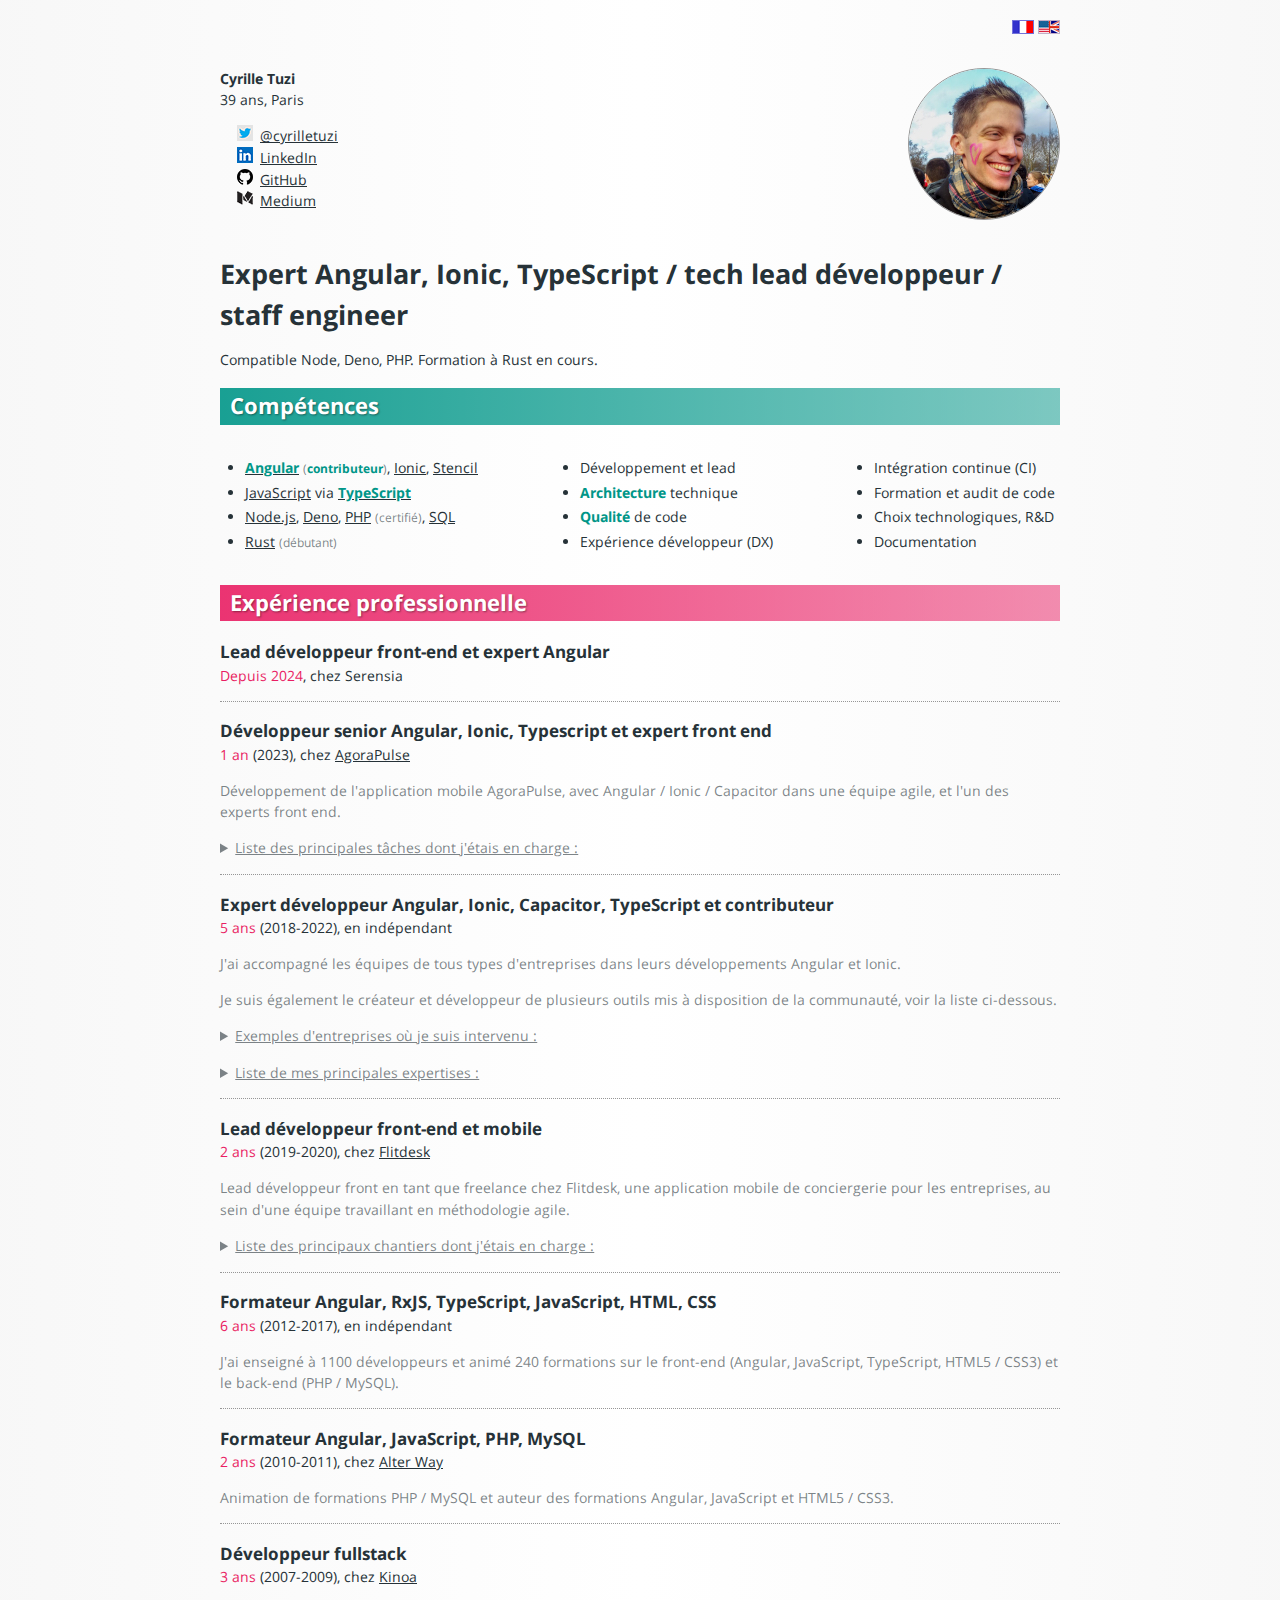
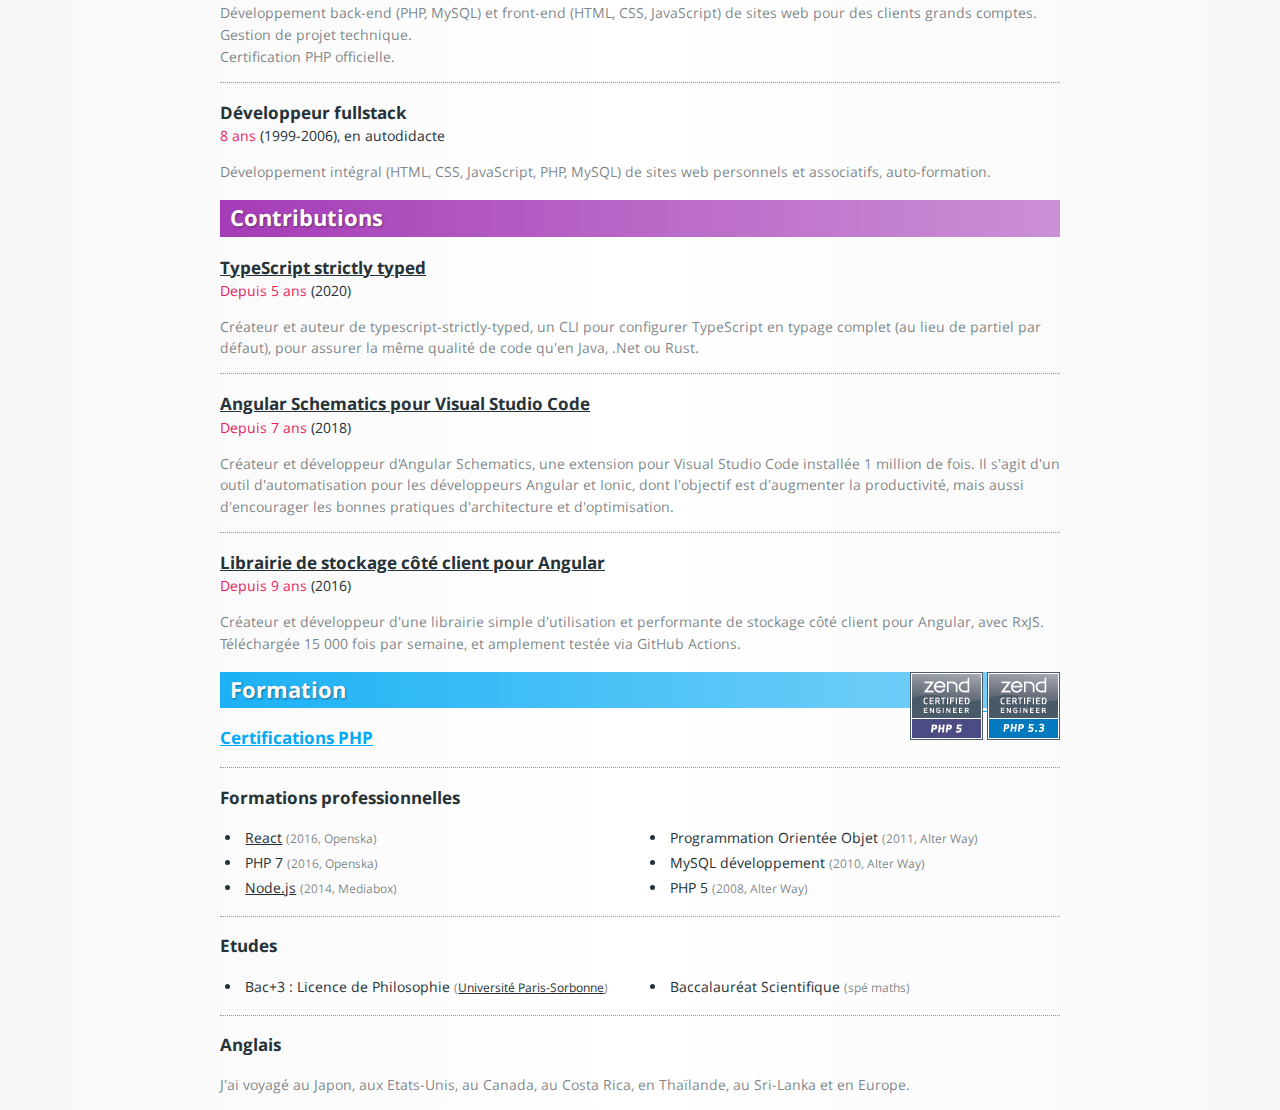
==== index.html @ 0fff260d "fix" ====
<!doctype html>
<html lang="fr">

<head>
  <meta charset="utf-8">
  <title>Expert Angular, Ionic, TypeScript / tech lead développeur / staff engineer | Cyrille Tuzi</title>
  <meta name="description"
    content="Développeur full stack, expert Angular · Ionic · TypeScript · Stencil · RxJS · JavaScript.">
  <meta name="viewport" content="width=device-width, initial-scale=1">
  <meta name="twitter:site" content="@cyrilletuzi">
  <link rel="alternate" hreflang="en" href="https://www.cyrilletuzi.com/en/">
  <link rel="stylesheet" href="styles/web.css">
</head>

<body>

  <div id="wrapper">

    <ul id="header-lang" class="no-print">
      <li><img src="images/lang-icons/fr.png" alt="Français" width="22" height="14"></li>
      <li><a href="en/" rel="alternate" hreflang="en"><img src="images/lang-icons/en.png" alt="English" width="22"
            height="14"></a></li>
    </ul>

    <main id="content">

      <article id="profile" itemscope itemtype="http://schema.org/Person">

        <header id="header">

          <div>

            <p id="header-title" itemprop="name">Cyrille Tuzi</p>
            <p id="header-age">39 ans, <span itemprop="address">Paris</span></p>

            <ul id="contact-list">
              <li class="contact-twitter"><a href="https://twitter.com/cyrilletuzi" target="_blank"
                  rel="external">@cyrilletuzi</a></li>
              <li class="contact-linkedin no-print"><a href="https://www.linkedin.com/in/cyrilletuzi" target="_blank"
                  rel="external">LinkedIn</a></li>
              <li class="contact-github no-print"><a href="https://github.com/cyrilletuzi" target="_blank"
                  rel="external">GitHub</a></li>
              <li class="contact-medium no-print"><a href="https://medium.com/@cyrilletuzi" target="_blank"
                  rel="external">Medium</a></li>
            </ul>

          </div>

          <div>

            <figure id="header-photo"><img src="images/me/pro-202009.jpg" width="150" height="150" alt=""
                itemprop="image"></figure>

          </div>

        </header><!-- #header -->

        <h1 id="profile-title" itemprop="jobTitle">Expert Angular, Ionic, TypeScript / tech lead développeur / staff engineer</h1>
        <p>Compatible Node, Deno, PHP. Formation à Rust en cours.</p>

        <section class="profile-section" id="skills">

          <h2 id="skills-title" class="section-title">Compétences</h2>

          <div id="skills-list">

            <div class="skill">

              <ul class="skill-list">
                <li class="skill-item"><a href="https://angular.io/" target="_blank"
                    rel="external"><strong>Angular</strong></a>
                  <small>(<strong>contributeur</strong>)</small>, <a href="https://ionicframework.com/" target="_blank"
                    rel="external">Ionic</a>, <a href="https://stenciljs.com/" target="_blank"
                    rel="external">Stencil</a>
                </li>
                <li class="skill-item"><a
                    href="https://www.ecma-international.org/publications-and-standards/standards/ecma-262/"
                    target="_blank" rel="external">JavaScript</a> via <a href="https://www.typescriptlang.org/" target="_blank"
                    rel="external"><strong>TypeScript</strong></a></li>
                <li class="skill-item"><a href="https://nodejs.org/" target="_blank" rel="external">Node.js</a>, <a
                    href="https://deno.com/runtime" target="_blank" rel="external">Deno</a>, <a
                    href="https://www.php.net/" target="_blank" rel="external">PHP</a> <small>(certifié)</small>, <a
                    href="https://www.mysql.com/" target="_blank" rel="external">SQL</a></li>
                <li class="skill-item"><a href="https://www.rust-lang.org/" target="_blank" rel="external">Rust</a>
                  <small>(débutant)</small>
                </li>
              </ul>

            </div><!-- .skill -->

            <div class="skill">

              <ul class="skill-list">
                <li class="skill-item">Développement et lead</li>
                <li class="skill-item"><strong>Architecture</strong> technique</li>
                <li class="skill-item"><strong>Qualité</strong> de code</li>
                <li class="skill-item">Expérience développeur (DX)</li>
              </ul>

            </div><!-- .skill -->

            <div class="skill">

              <ul class="skill-list">
                <li class="skill-item">Intégration continue (CI)</li>
                <li class="skill-item">Formation et audit de code</li>
                <li class="skill-item">Choix technologiques, R&amp;D</li>
                <li class="skill-item">Documentation</li>
              </ul>

            </div><!-- .skill -->

          </div><!-- #skills-list -->

        </section><!-- #skills -->

        <section class="profile-section" id="jobs">

          <h2 id="jobs-title" class="section-title">Expérience professionnelle</h2>

          <div class="job">

            <h3 class="job-title">Lead développeur front-end et expert Angular</h3>

            <p class="job-details"><span class="job-duration">Depuis 2024</span>, chez Serensia</p>

          </div><!-- .job -->

          <div class="job">

            <h3 class="job-title">Développeur senior Angular, Ionic, Typescript et expert front end</h3>

            <p class="job-details"><span class="job-duration">1 an</span> (2023), chez <span
                class="job-status"><a href="https://www.agorapulse.com" target="_blank"
                  rel="external">AgoraPulse</a></span>
            </p>

            <p class="details">Développement de l'application mobile AgoraPulse, avec Angular / Ionic / Capacitor dans une équipe agile, et l'un des experts front end.</p>

            <details class="details">
              <summary>Liste des principales tâches dont j'étais en charge :</summary>
              <ul>
                <li>développement Angular et Ionic</li>
                <li>dont 2 nouveaux pans entiers de l'application from scratch, avec une nouvelle architecture</li>
                <li>migration vers Capacitor 5</li>
                <li>migration vers Ionic 7</li>
                <li>partager mon expertise Angular au sein de mon équipe et au sein de la guild front end</li>
                <li>implémenter les nouvelles fonctionnalités et les bonnes pratiques d'Angular</li>
                <li>implémenter les bonnes pratique de TypeScript</li>
                <li>intégrer un nouveau design system</li>
                <li>écrire des plans de test dans Testmo</li>
                <li>revues de code</li>
                <li>améliorer la collaboration entre designers et développeurs</li>
              </ul>
            </details>

          </div><!-- .job -->

          <div class="job">

            <h3 class="job-title">Expert développeur Angular, Ionic, Capacitor, TypeScript et contributeur</h3>

            <p class="job-details"><span class="job-duration">5 ans</span> (2018-2022), en <span
                class="job-status">indépendant</span></p>

            <p class="details">J'ai accompagné les équipes de tous types
              d'entreprises dans leurs développements Angular et Ionic.</p>

              <p class="details">Je suis également le créateur et développeur de plusieurs outils mis à disposition de la communauté, voir la liste
                ci-dessous.
              </p>

            <details class="details">
              <summary>Exemples d'entreprises où je suis intervenu :</summary>
              <ul>
                <li>des startups (Flitdesk, Sam Assurances, Antelop,...)</li>
                <li>des grands comptes (Hermès, Renault, Engie, Elis,...)</li>
                <li>des éditeurs de logiciel (Business Document, Infoelsa, Adesoft, Silae, Up n biz / Karburan,...)</li>
                <li>le secteur public (universités, administrations,...)</li>
                <li>des agences web (Inside Group, Maltem / Omnilog, LogDirect,...)</li>
              </ul>
            </details>

            <details class="details">
              <summary>Liste de mes principales expertises :</summary>
              <ul>
                <li>participer au développement Angular ou Ionic dans des équipes existantes</li>
                <li>aider à choisir les bons frameworks, librairies et outils en fonction des objectifs techniques</li>
                <li>mettre en place une architecture qui tienne la montée en puissance</li>
                <li>auditer des projets Angular et Ionic existants</li>
                <li>aider à migrer vers les nouvelles versions des outils pour réduire la dette technique</li>
                <li>faire monter en compétences des membres de l'équipe</li>
                <li>écrire de la documentation pour partager les connaissances</li>
                <li>concevoir une solution, puis fournir des modèles de code à l'équipe pour appliquer et répéter
                  facilement</li>
                <li>faciliter l'intégration technique d'un nouveau membre dans l'équipe</li>
                <li>fournir des outils aux développeurs pour une meilleure productivité</li>
                <li>améliorer la qualité du code pour réduire les bugs et les coûts de maintenance</li>
                <li>mettre en place de l'intégration et du déploiement continues (CI et CD)</li>
                <li>mettre en place des tests unitaires ou d'intégration (e2e)</li>
                <li>mettre en place des tests unitaires ou d'intégration (e2e)</li>
                <li>développement d'extension VS Code</li>
                <li>développement Node et Deno</li>
                <li>relation avec la communauté d'utilisateurs et gestion des tickets</li>
              </ul>
            </details>

          </div><!-- .job -->

          <div class="job">

            <h3 class="job-title">Lead développeur front-end et mobile</h3>

            <p class="job-details"><span class="job-duration">2 ans</span> (2019-2020), chez <span
                class="job-status"><a href="https://www.flitdesk.com/fr/" target="_blank"
                  rel="external">Flitdesk</a></span>
            </p>

            <p class="details">Lead développeur front en tant que freelance chez Flitdesk, une application mobile de
              conciergerie pour les entreprises, au sein d'une équipe travaillant en méthodologie agile.</p>

            <details class="details">
              <summary>Liste des principaux chantiers dont j'étais en charge :</summary>
              <ul>
                <li>développement Ionic et Angular</li>
                <li>montée en compétences de l'équipe</li>
                <li>migration depuis Ionic 3 vers Ionic 5+</li>
                <li>migration depuis Cordova vers Capacitor</li>
                <li>mise en place d'une architecture pour pouvoir monter en puissance</li>
                <li>améliorer la qualité du code pour réduire les bugs et les coûts de maintenance</li>
                <li>mise en place d'un store / state management avec RxJS</li>
                <li>mise en place de l'intégration continue (CI) avec GitHub Actions</li>
                <li>mise en place de la livraison continue (CD) avec Ionic AppFlow</li>
                <li>automatisation de la mise à jour des dépendances avec Renovate</li>
                <li>conception d'une solution pour les tableaux, et mise à disposition de l'équipe de modèles de code
                </li>
                <li>écriture de la documentation</li>
                <li>aide au recrutement de nouveaux membres de l'équipe, puis à leur intégration technique</li>
              </ul>
            </details>

          </div><!-- .job -->

          <div class="job">

            <h3 class="job-title">Formateur Angular, RxJS, TypeScript, JavaScript, HTML, CSS</h3>

            <p class="job-details"><span class="job-duration">6 ans</span> (2012-2017), en <span
                class="job-status">indépendant</span></p>

            <p class="details">J'ai enseigné à 1100 développeurs et animé 240 formations sur le front-end (Angular,
              JavaScript, TypeScript, HTML5 / CSS3) et le back-end (PHP / MySQL).</p>

          </div><!-- .job -->

          <div class="job">

            <h3 class="job-title">Formateur Angular, JavaScript, PHP, MySQL</h3>

            <p class="job-details"><span class="job-duration">2 ans</span> (2010-2011), chez <span class="job-status"><a
                  href="https://www.alterway.fr/" target="_blank" rel="external">Alter Way</a></span></p>

            <p class="job-description details">Animation de formations PHP / MySQL et auteur des formations Angular,
              JavaScript et HTML5 / CSS3.</p>

          </div><!-- .job -->

          <div class="job">

            <h3 class="job-title">Développeur fullstack</h3>

            <p class="job-details"><span class="job-duration">3 ans</span> (2007-2009), chez <span class="job-status"><a
                  href="http://www.kinoa.com/" target="_blank" rel="external">Kinoa</a></span></p>

            <p class="details">Développement back-end (PHP, MySQL) et front-end (HTML, CSS, JavaScript) de sites web
              pour des clients grands comptes.<br />
              Gestion de projet technique.<br />
              Certification PHP officielle.</p>

          </div><!-- .job -->

          <div class="job">

            <h3 class="job-title">Développeur fullstack</h3>

            <p class="job-details"><span class="job-duration">8 ans</span> (1999-2006), en <span
                class="job-status">autodidacte</span></p>

            <p class="job-description details">Développement intégral (HTML, CSS, JavaScript, PHP, MySQL) de sites web
              personnels et associatifs, auto-formation.</p>

          </div><!-- .job -->

        </section><!-- #jobs -->

        <section class="profile-section" id="references">

          <h2 id="interests-title" class="section-title">Contributions</h2>

          <div class="job">

            <h3 class="job-title"><a href="https://github.com/cyrilletuzi/typescript-strictly-typed" target="_blank"
                rel="external">TypeScript strictly typed</a></h3>

            <p class="job-details"><span class="job-duration">Depuis 5 ans</span> (2020)</p>

            <p class="details">Créateur et auteur de typescript-strictly-typed, un CLI pour configurer TypeScript en
              typage complet (au lieu de partiel par défaut), pour assurer la même qualité de code qu'en Java, .Net ou
              Rust.</p>

          </div><!-- .job -->

          <div class="job">

            <h3 class="job-title"><a
                href="https://marketplace.visualstudio.com/items?itemName=cyrilletuzi.angular-schematics"
                target="_blank" rel="external">Angular Schematics pour Visual Studio Code</a></h3>

            <p class="job-details"><span class="job-duration">Depuis 7 ans</span> (2018)</p>

            <p class="details">Créateur et développeur d'Angular Schematics, une extension pour Visual Studio Code
              installée 1 million de fois. Il s'agit d'un outil d'automatisation pour les développeurs Angular et Ionic, dont
              l'objectif est d'augmenter la productivité, mais aussi d'encourager les bonnes pratiques d'architecture et
              d'optimisation.</p>

          </div><!-- .job -->

          <div class="job">

            <h3 class="job-title"><a href="https://github.com/cyrilletuzi/angular-async-local-storage" target="_blank"
                rel="external">Librairie de stockage côté client pour Angular</a></h3>

            <p class="job-details"><span class="job-duration">Depuis 9 ans</span> (2016)</p>

            <p class="details">Créateur et développeur d'une librairie simple d'utilisation et performante de stockage
              côté client pour Angular, avec RxJS. Téléchargée 15 000 fois par semaine, et amplement testée via GitHub
              Actions.</p>

          </div><!-- .job -->

        </section><!-- #references -->

        <section class="profile-section" id="trainings">

          <h2 id="trainings-title" class="section-title">Formation</h2>

          <div id="trainings-certified" class="training">

            <h3 class="training-title" itemprop="award"><a href="https://www.zend-zce.com/en/yellow-pages/ZEND009585"
                target="_blank" rel="external">Certifications PHP</a></h3>

            <figure id="training-certified-logo">
              <a href="https://www.zend-zce.com/en/yellow-pages/ZEND009585" rel="external" target="_blank">
                <img src="images/references/php5-certified.gif" alt="PHP5 Certified" height="68" width="73">
                <img src="images/references/php-certified.gif" alt="PHP Certified" height="68" width="73">
              </a>
            </figure>

          </div><!-- .training -->

          <div class="training">

            <h3 class="training-title">Formations professionnelles</h3>

            <ul class="training-list">
              <li class="training-item"><a href="https://react.dev/" target="_blank" rel="external">React</a>
                <small>(2016, Openska)</small>
              </li>
              <li class="training-item">PHP 7 <small>(2016, Openska)</small></li>
              <li class="training-item"><a href="https://nodejs.org/" target="_blank" rel="external">Node.js</a>
                <small>(2014, Mediabox)</small>
              </li>
              <li class="training-item">Programmation Orientée Objet <small>(2011, Alter Way)</small></li>
              <li class="training-item">MySQL développement <small>(2010, Alter Way)</small></li>
              <li class="training-item">PHP 5 <small>(2008, Alter Way)</small></li>
            </ul>

          </div><!-- .training -->

          <div class="training">

            <h3 class="training-title">Etudes</h3>

            <ul class="training-list">
              <li class="training-item">Bac+3 : Licence de Philosophie <small>(<a
                    href="https://lettres.sorbonne-universite.fr/" target="_blank" rel="external">Université
                    Paris-Sorbonne</a>)</small></li>
              <li class="training-item">Baccalauréat Scientifique <small>(spé maths)</small></li>
            </ul>

          </div><!-- .training -->

          <div class="training">

            <h3 class="training-title">Anglais</h3>

            <p class="details">J'ai voyagé au Japon, aux Etats-Unis, au Canada, au Costa Rica, en Thaïlande, au Sri-Lanka et en Europe.</p>

          </div><!-- .training -->

        </section><!-- #trainings -->

      </article><!-- #profile -->

    </main><!-- #content -->

  </div><!-- #wrapper -->

</body>

</html>
---- styles/web.css ----
@font-face {
    font-family: 'Open Sans';
    font-style: normal;
    font-weight: 400;
    src: local('Open Sans'), local('OpenSans'), url(../fonts/open-sans.woff2) format('woff2'), url(../fonts/open-sans.woff) format('woff');
}

@font-face {
    font-family: 'Open Sans';
    font-style: normal;
    font-weight: 700;
    src: local('Open Sans Bold'), local('OpenSans-Bold'), url(../fonts/open-sans-bold.woff2) format('woff2'), url(../fonts/open-sans-bold.woff) format('woff');
}

@font-face {
    font-family: 'Open Sans';
    font-style: italic;
    font-weight: 400;
    src: local('Open Sans Italic'), local('OpenSans-Italic'), url(../fonts/open-sans-italic.woff2) format('woff2'), url(../fonts/open-sans-italic.woff) format('woff');
}



@media all {

    /* GENERAL */

    body {
        background: linear-gradient(to right, rgba(240, 240, 240, 0.5), rgb(255, 255, 255), rgba(240, 240, 240, 0.5));
        color: rgb(38, 50, 56);
        font-family: 'Open Sans', Arial, sans-serif;
        font-size: 90%;
        line-height: 1.5;
    }

    h1 {
        font-size: 1.9em;
    }

    figure {
        margin-left: 0;
        margin-right: 0;
    }

    img {
        vertical-align: middle;
    }

    a {
        color: rgb(38, 50, 56);
    }

    li {
        margin-bottom: 3px;
    }

    small,
    .details {
        color: rgba(38, 50, 56, 0.6);
    }

    .unsupported {
        background-color: rgb(255, 235, 59);
        border: 1px solid rgb(255, 87, 34);
        padding: 2px 5px;
    }

    .unsupported a {
        color: rgb(0, 0, 0);
    }

    details>summary {
        text-decoration: underline;
    }

    details>ul {
        font-size: 0.9em;
    }

    #wrapper {
        margin: 0 auto;
        max-width: 840px;
        padding: 0 5px;
    }

    .section-title {
        background-color: rgb(100, 100, 100);
        color: rgb(255, 255, 255);
        padding: 2px 10px;
        text-shadow: 1px 1px 2px rgba(0, 0, 0, 0.4);
    }

    .skill-list {
        padding-left: 20px;
    }

    .training-list,
    #interests-list {
        padding-left: 5px;
    }

    .training-item,
    .interests-item {
        list-style-position: inside;
    }

    /* HEADER */

    #header-lang {
        text-align: right;
    }

    #header-lang>li {
        display: inline-block;
        list-style: none;
    }

    #header {
        display: flex;
        justify-content: space-between;
    }

    #header-title {
        font-weight: bold;
        margin-bottom: 0;
    }

    #header-age {
        margin-top: 0;
    }

    #header-photo>img {
        border: 1px solid rgb(150, 150, 150);
        border-radius: 50%;
    }

    #contact-list li {
        margin-bottom: 0;
    }

    .contact-twitter {
        list-style-image: url(../images/social-icons/twitter.png);
    }

    .contact-linkedin {
        list-style-image: url(../images/social-icons/linkedin.png);
    }

    .contact-gmail {
        list-style-image: url(../images/social-icons/gmail.png);
    }

    .contact-github {
        list-style-image: url(../images/social-icons/github.png);
    }

    .contact-medium {
        list-style-image: url(../images/social-icons/medium.png);
    }

    #profile-title {
        margin-bottom: 10px;
    }

    /* SKILLS */

    #skills-title {
        background-color: rgba(0, 150, 136, 0.9);
        background: linear-gradient(to right, rgba(0, 150, 136, 0.9), rgba(0, 150, 136, 0.5));
    }

    .skill-list strong {
        color: rgb(0, 150, 136);
    }

    #skills-list {
        display: flex;
        flex-wrap: wrap;
        justify-content: space-between;
    }

    .skill {
        margin-left: 5px;
        margin-right: 5px;
    }

    /* JOBS */

    .job h3 {
        margin-bottom: 0;
    }

    .job .job-details {
        margin-top: 0;
    }

    #jobs-title {
        background-color: rgba(233, 30, 99, 0.9);
        background: linear-gradient(to right, rgba(233, 30, 99, 0.9), rgba(233, 30, 99, 0.5));
    }

    .job-duration {
        color: rgb(233, 30, 99)
    }

    .job {
        border-bottom: 1px dotted rgb(150, 150, 150);
    }

    .job>details {
        margin-bottom: 15px;
    }

    .job:last-of-type {
        border-bottom: none;
    }

    /* TRAININGS */

    #trainings-title {
        background-color: rgba(3, 169, 244, 0.9);
        background: linear-gradient(to right, rgba(3, 169, 244, 0.9), rgba(3, 169, 244, 0.5));
        margin-bottom: 0;
    }

    .training {
        border-bottom: 1px dotted rgb(150, 150, 150);
    }

    .training:last-of-type {
        border-bottom: none;
    }

    .training-list {
        column-count: 2;
    }

    .training-item {
        page-break-inside: avoid;
        break-inside: avoid;
    }

    #trainings-certified {
        align-items: center;
        display: flex;
        justify-content: space-between;
    }

    #training-certified-logo {
        float: right;
        margin-top: -50px;
    }

    #trainings-certified a {
        color: rgb(3, 169, 244);
    }

    /* REFERENCES */

    #references-title {
        background-color: rgba(229, 28, 35, 0.9);
        background: linear-gradient(to right, rgba(229, 28, 35, 0.9), rgba(229, 28, 35, 0.5));
    }

    .reference-highlight {
        color: rgb(229, 28, 35);
    }

    .reference {
        border-bottom: 1px dotted rgb(150, 150, 150);
        padding-bottom: 10px;
    }

    .reference:last-of-type {
        border-bottom: none;
        padding-bottom: 0;
    }

    .reference-development {
        column-count: 2;
        text-align: justify;
    }

    .reference-development>figure {
        width: 100%;
    }

    .reference-development>div {
        page-break-inside: avoid;
        break-inside: avoid;
    }

    /* INTERESTS */

    #interests-title {
        background-color: rgba(156, 39, 176, 0.9);
        background: linear-gradient(to right, rgba(156, 39, 176, 0.9), rgba(156, 39, 176, 0.5));
    }

    #interests-list {
        column-count: 3;
    }

}

/* RESPONSIVE DESIGN */

@media all and (max-width: 729px) {

    img {
        height: auto;
        max-width: 100%;
    }

    #interests-list {
        column-count: 2;
    }

}

@media all and (max-width: 569px) {

    .training-list,
    .reference-development {
        column-count: 1;
    }

}

@media all and (max-width: 479px) {

    #skills-list,
    #interests-list {
        column-count: 1;
    }

}

/* PRINT */

@media print {

    .no-print {
        display: none;
    }

    * {
        box-shadow: none !important;
        font-size: 1em;
        text-shadow: none !important;
    }

    body {
        background: transparent !important;
    }

    img {
        page-break-inside: avoid;
    }

    ul {
        padding-left: 10px;
    }

    .details {
        font-size: 0.8em;
    }

    #contact-list {
        padding-left: 40px;
    }

    #header-photo>img {
        max-height: 90px;
        width: auto;
    }

    #profile-title {
        font-size: 1.5em;
    }

    .section-title {
        font-size: 1.4em;
    }

}
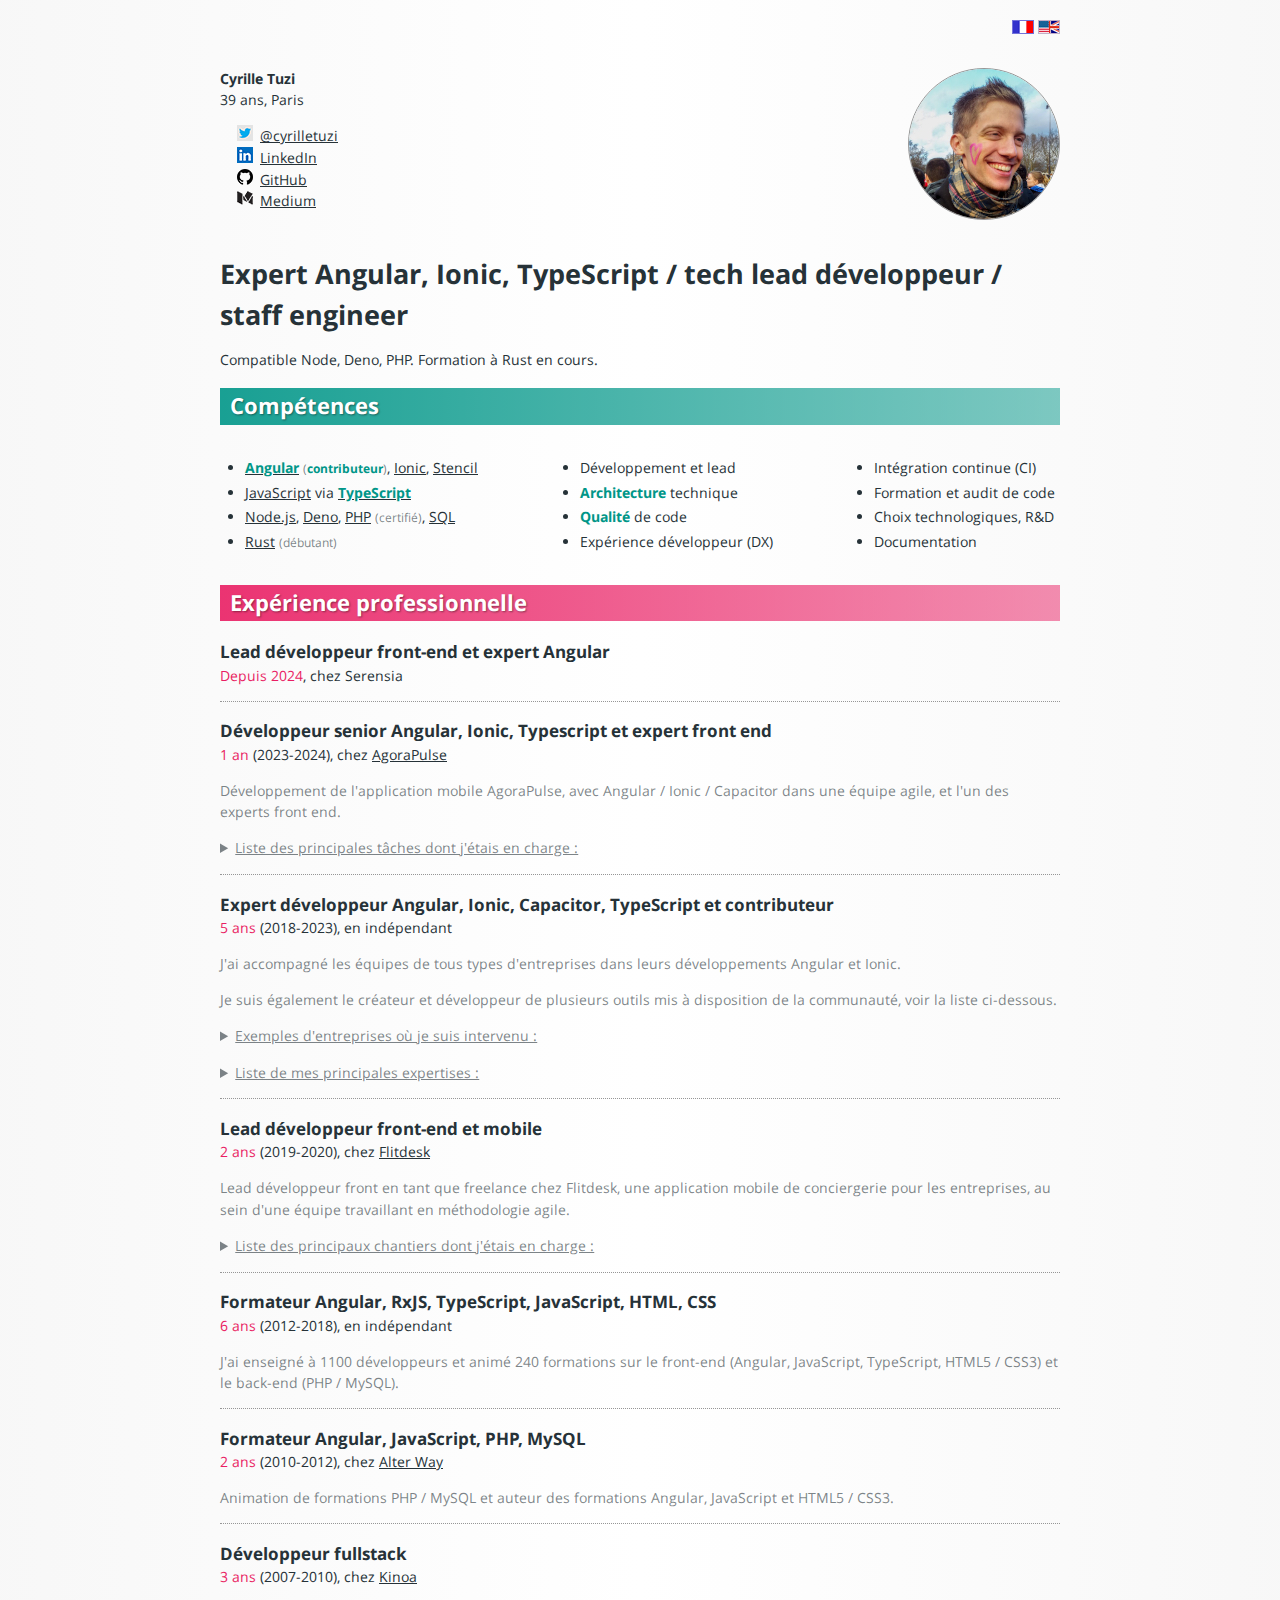
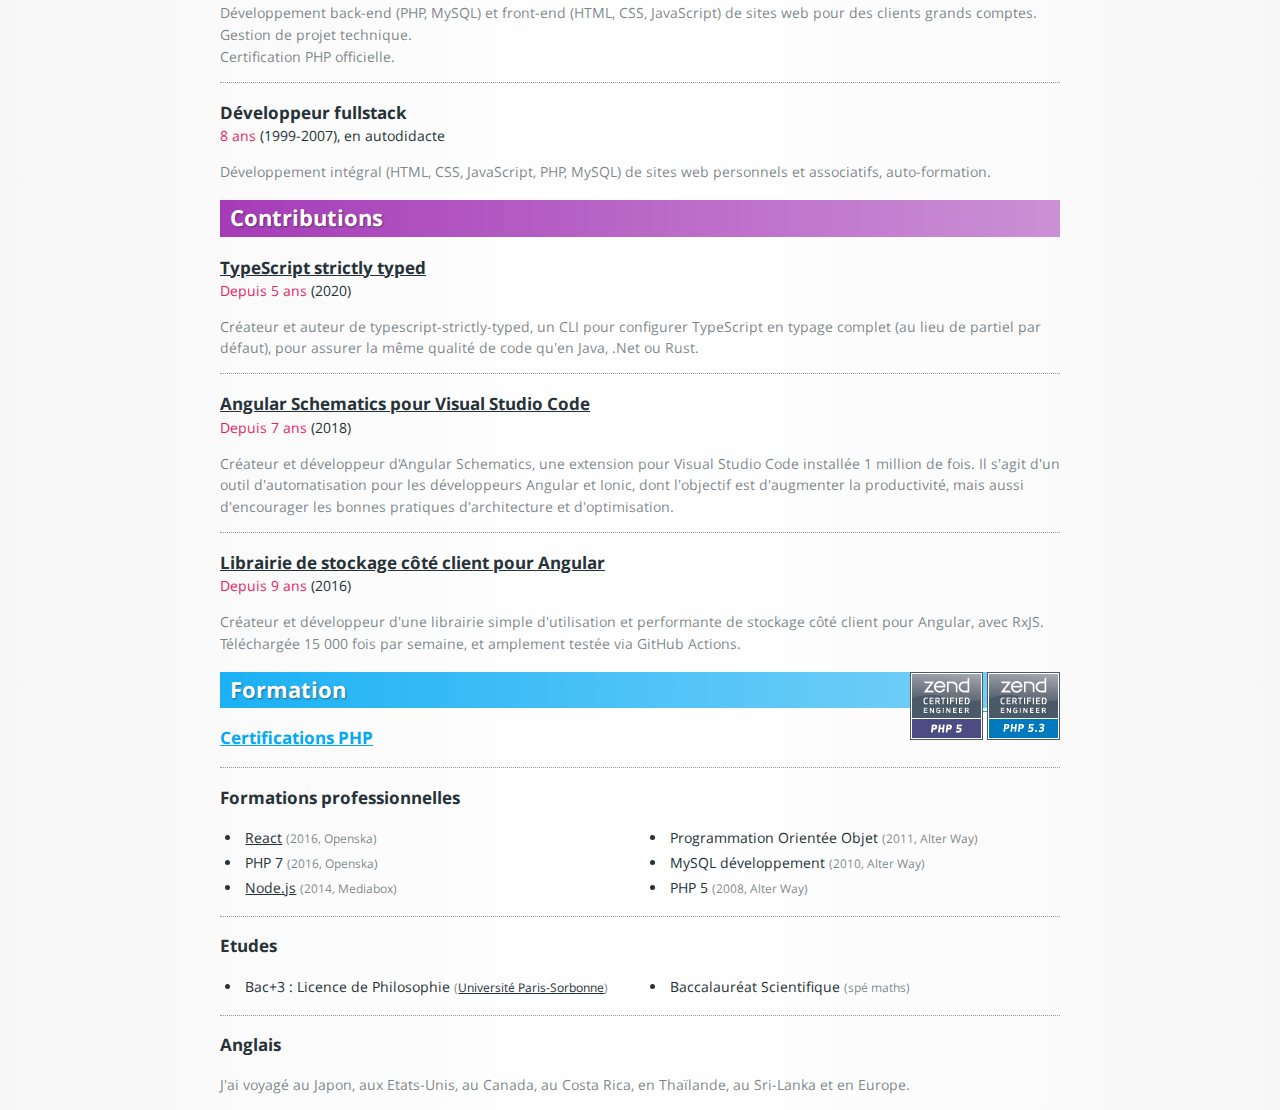
==== commit 1a238568: "fix" ====
--- a/index.html
+++ b/index.html
@@ -130,7 +130,7 @@
 
             <h3 class="job-title">Développeur senior Angular, Ionic, Typescript et expert front end</h3>
 
-            <p class="job-details"><span class="job-duration">1 an</span> (2023), chez <span
+            <p class="job-details"><span class="job-duration">1 an</span> (2023-2024), chez <span
                 class="job-status"><a href="https://www.agorapulse.com" target="_blank"
                   rel="external">AgoraPulse</a></span>
             </p>
@@ -160,7 +160,7 @@
 
             <h3 class="job-title">Expert développeur Angular, Ionic, Capacitor, TypeScript et contributeur</h3>
 
-            <p class="job-details"><span class="job-duration">5 ans</span> (2018-2022), en <span
+            <p class="job-details"><span class="job-duration">5 ans</span> (2018-2023), en <span
                 class="job-status">indépendant</span></p>
 
             <p class="details">J'ai accompagné les équipes de tous types
@@ -245,7 +245,7 @@
 
             <h3 class="job-title">Formateur Angular, RxJS, TypeScript, JavaScript, HTML, CSS</h3>
 
-            <p class="job-details"><span class="job-duration">6 ans</span> (2012-2017), en <span
+            <p class="job-details"><span class="job-duration">6 ans</span> (2012-2018), en <span
                 class="job-status">indépendant</span></p>
 
             <p class="details">J'ai enseigné à 1100 développeurs et animé 240 formations sur le front-end (Angular,
@@ -257,7 +257,7 @@
 
             <h3 class="job-title">Formateur Angular, JavaScript, PHP, MySQL</h3>
 
-            <p class="job-details"><span class="job-duration">2 ans</span> (2010-2011), chez <span class="job-status"><a
+            <p class="job-details"><span class="job-duration">2 ans</span> (2010-2012), chez <span class="job-status"><a
                   href="https://www.alterway.fr/" target="_blank" rel="external">Alter Way</a></span></p>
 
             <p class="job-description details">Animation de formations PHP / MySQL et auteur des formations Angular,
@@ -269,7 +269,7 @@
 
             <h3 class="job-title">Développeur fullstack</h3>
 
-            <p class="job-details"><span class="job-duration">3 ans</span> (2007-2009), chez <span class="job-status"><a
+            <p class="job-details"><span class="job-duration">3 ans</span> (2007-2010), chez <span class="job-status"><a
                   href="http://www.kinoa.com/" target="_blank" rel="external">Kinoa</a></span></p>
 
             <p class="details">Développement back-end (PHP, MySQL) et front-end (HTML, CSS, JavaScript) de sites web
@@ -283,7 +283,7 @@
 
             <h3 class="job-title">Développeur fullstack</h3>
 
-            <p class="job-details"><span class="job-duration">8 ans</span> (1999-2006), en <span
+            <p class="job-details"><span class="job-duration">8 ans</span> (1999-2007), en <span
                 class="job-status">autodidacte</span></p>
 
             <p class="job-description details">Développement intégral (HTML, CSS, JavaScript, PHP, MySQL) de sites web
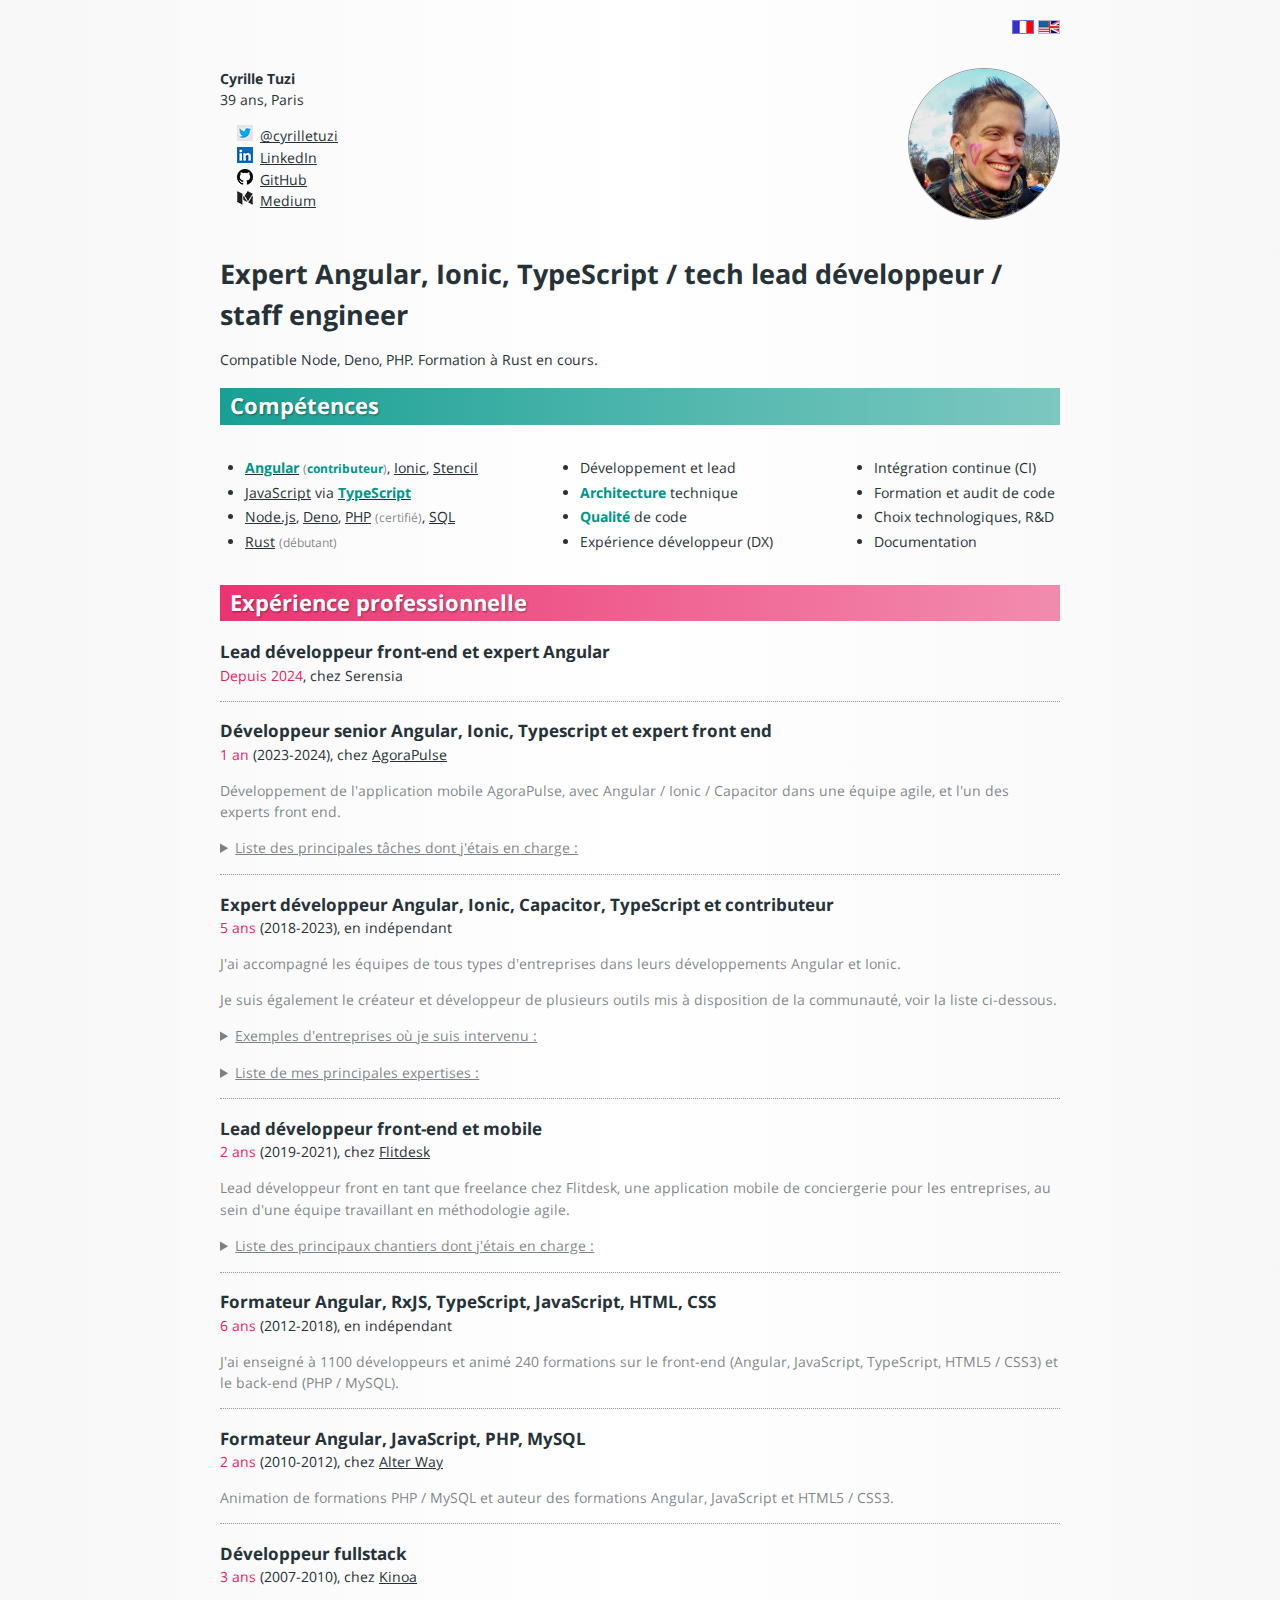
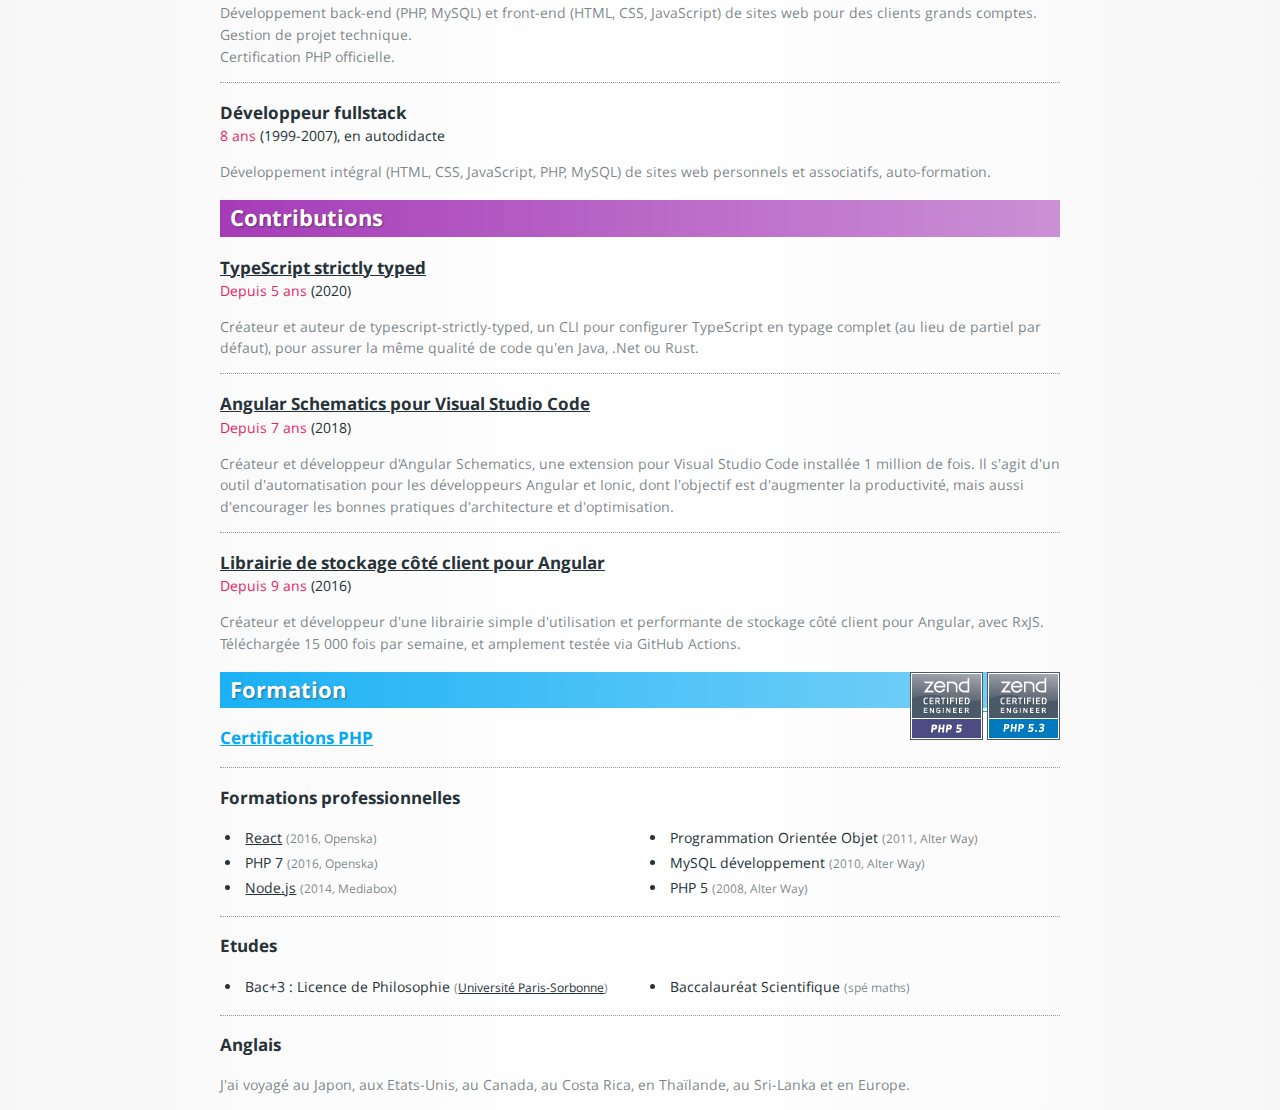
==== commit 3094a52f: "fix" ====
--- a/index.html
+++ b/index.html
@@ -211,7 +211,7 @@
 
             <h3 class="job-title">Lead développeur front-end et mobile</h3>
 
-            <p class="job-details"><span class="job-duration">2 ans</span> (2019-2020), chez <span
+            <p class="job-details"><span class="job-duration">2 ans</span> (2019-2021), chez <span
                 class="job-status"><a href="https://www.flitdesk.com/fr/" target="_blank"
                   rel="external">Flitdesk</a></span>
             </p>
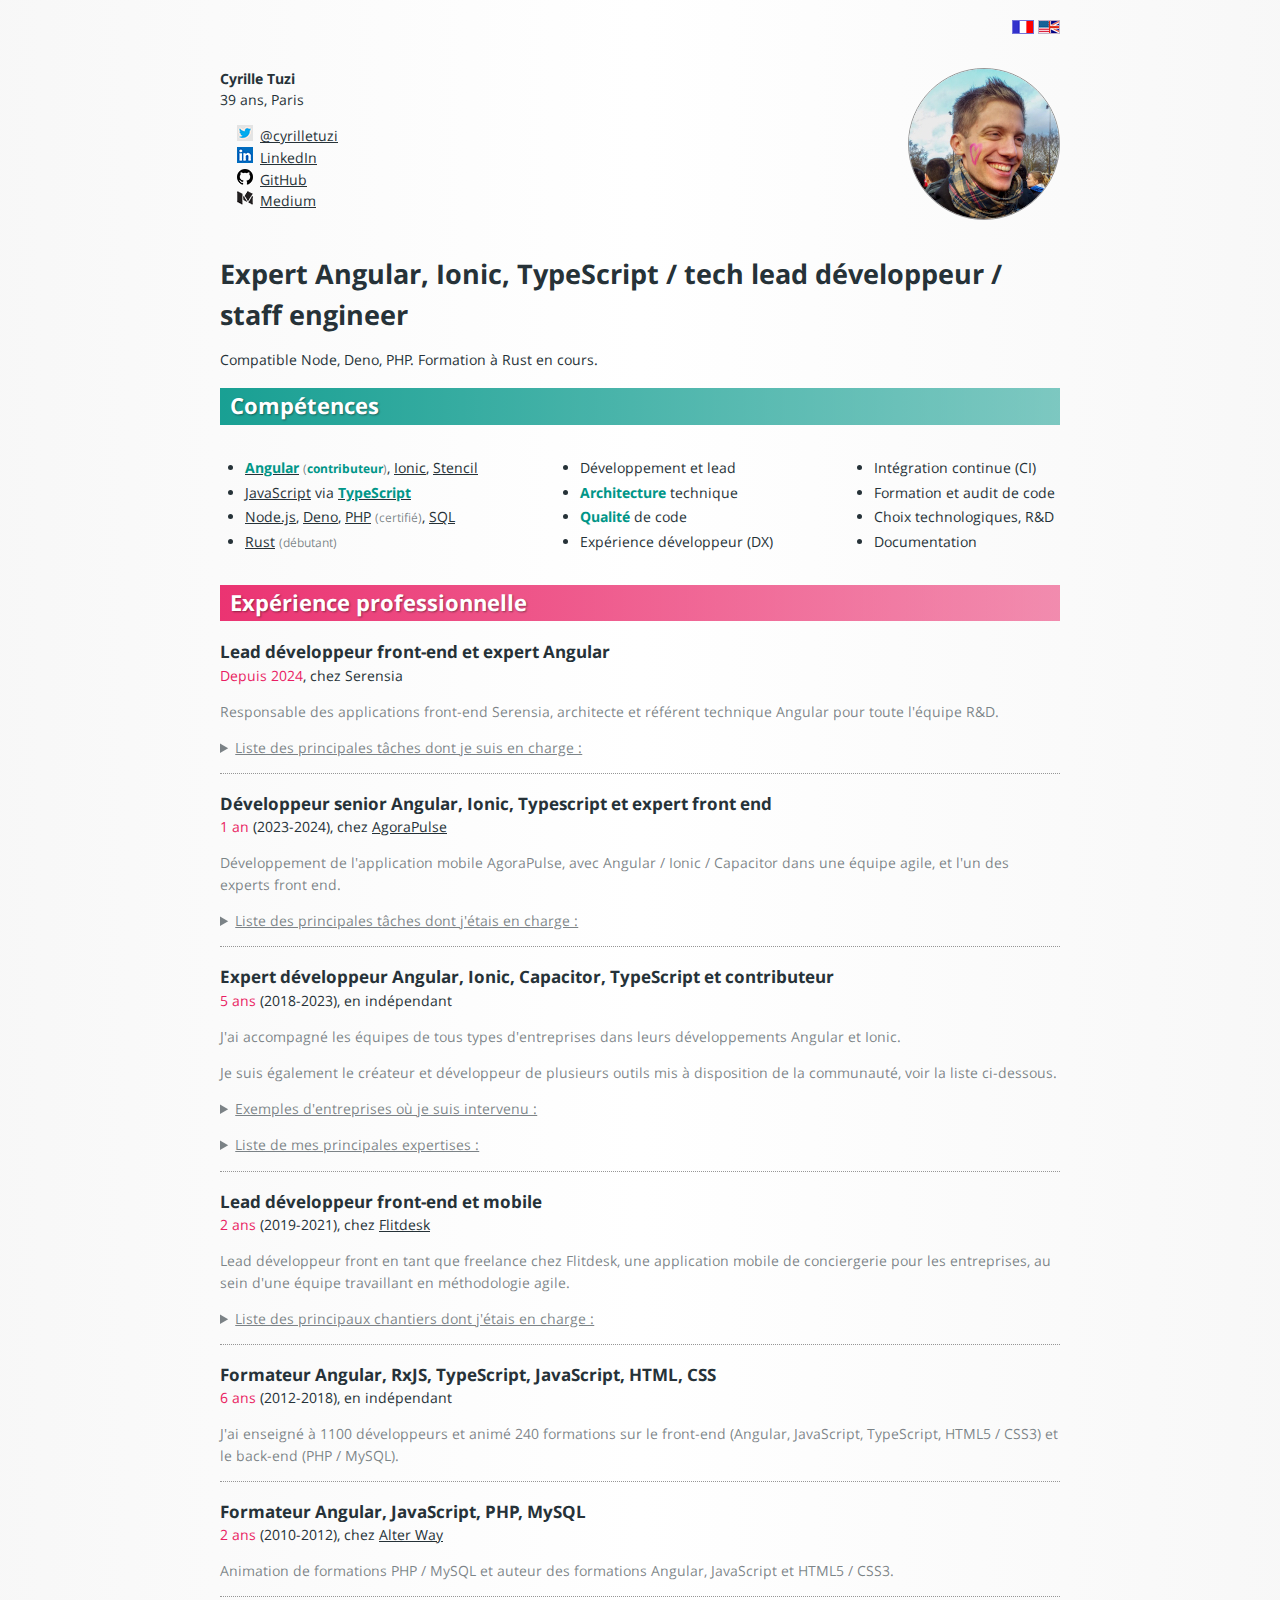
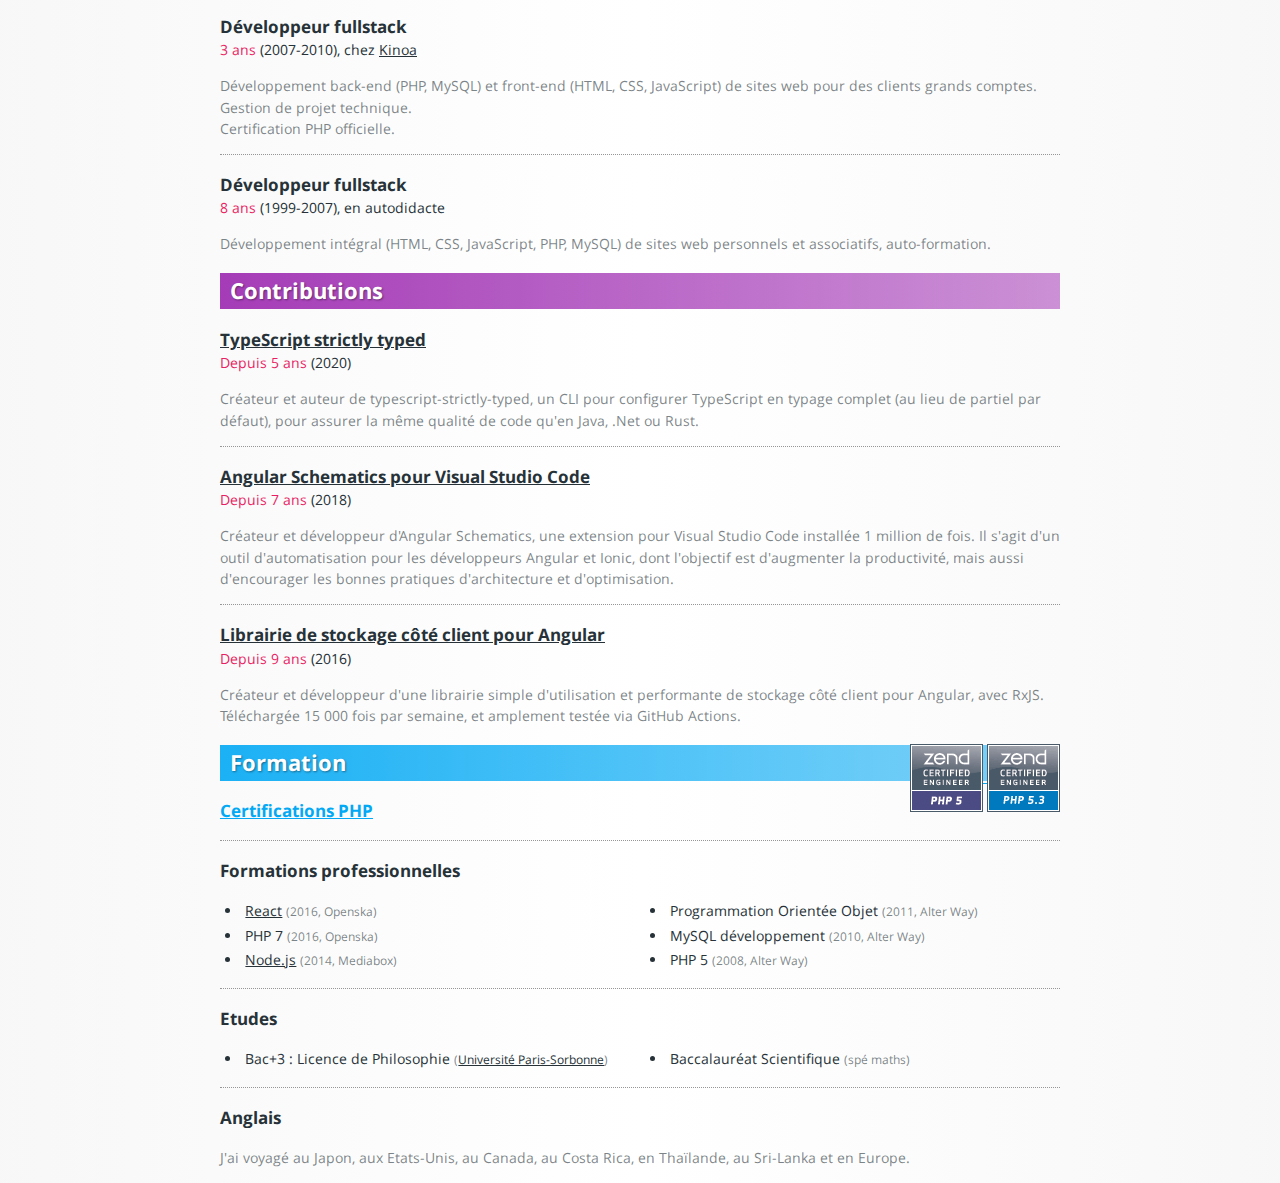
==== commit fb82c62a: "cv" ====
--- a/index.html
+++ b/index.html
@@ -124,6 +124,25 @@
 
             <p class="job-details"><span class="job-duration">Depuis 2024</span>, chez Serensia</p>
 
+            <p class="details">Responsable des applications front-end Serensia, architecte et référent technique Angular pour toute l'équipe R&D.</p>
+
+            <details class="details">
+              <summary>Liste des principales tâches dont je suis en charge :</summary>
+              <ul>
+                <li>développement Angular</li>
+                <li>dont une nouvelle application from scratch, de l'architecture au fonctionnel</li>
+                <li>partager mon expertise Angular au sein de toute l'équipe R&D</li>
+                <li>implémenter les bonnes pratiques d'Angular et de TypeScript</li>
+                <li>migrer vers les nouvelles pratiques d'Angular</li>
+                <li>automatiser les mises à jour de dépendances</li>
+                <li>découpler le front-end et le back-end</li>
+                <li>améliorer la CI</li>
+                <li>revues de code</li>
+                <li>documentation</li>
+                <li>améliorer la collaboration entre UX designers et développeurs</li>
+              </ul>
+            </details>
+
           </div><!-- .job -->
 
           <div class="job">
@@ -146,11 +165,11 @@
                 <li>migration vers Ionic 7</li>
                 <li>partager mon expertise Angular au sein de mon équipe et au sein de la guild front end</li>
                 <li>implémenter les nouvelles fonctionnalités et les bonnes pratiques d'Angular</li>
-                <li>implémenter les bonnes pratique de TypeScript</li>
+                <li>implémenter les bonnes pratiques de TypeScript</li>
                 <li>intégrer un nouveau design system</li>
                 <li>écrire des plans de test dans Testmo</li>
                 <li>revues de code</li>
-                <li>améliorer la collaboration entre designers et développeurs</li>
+                <li>améliorer la collaboration entre UX designers et développeurs</li>
               </ul>
             </details>
 
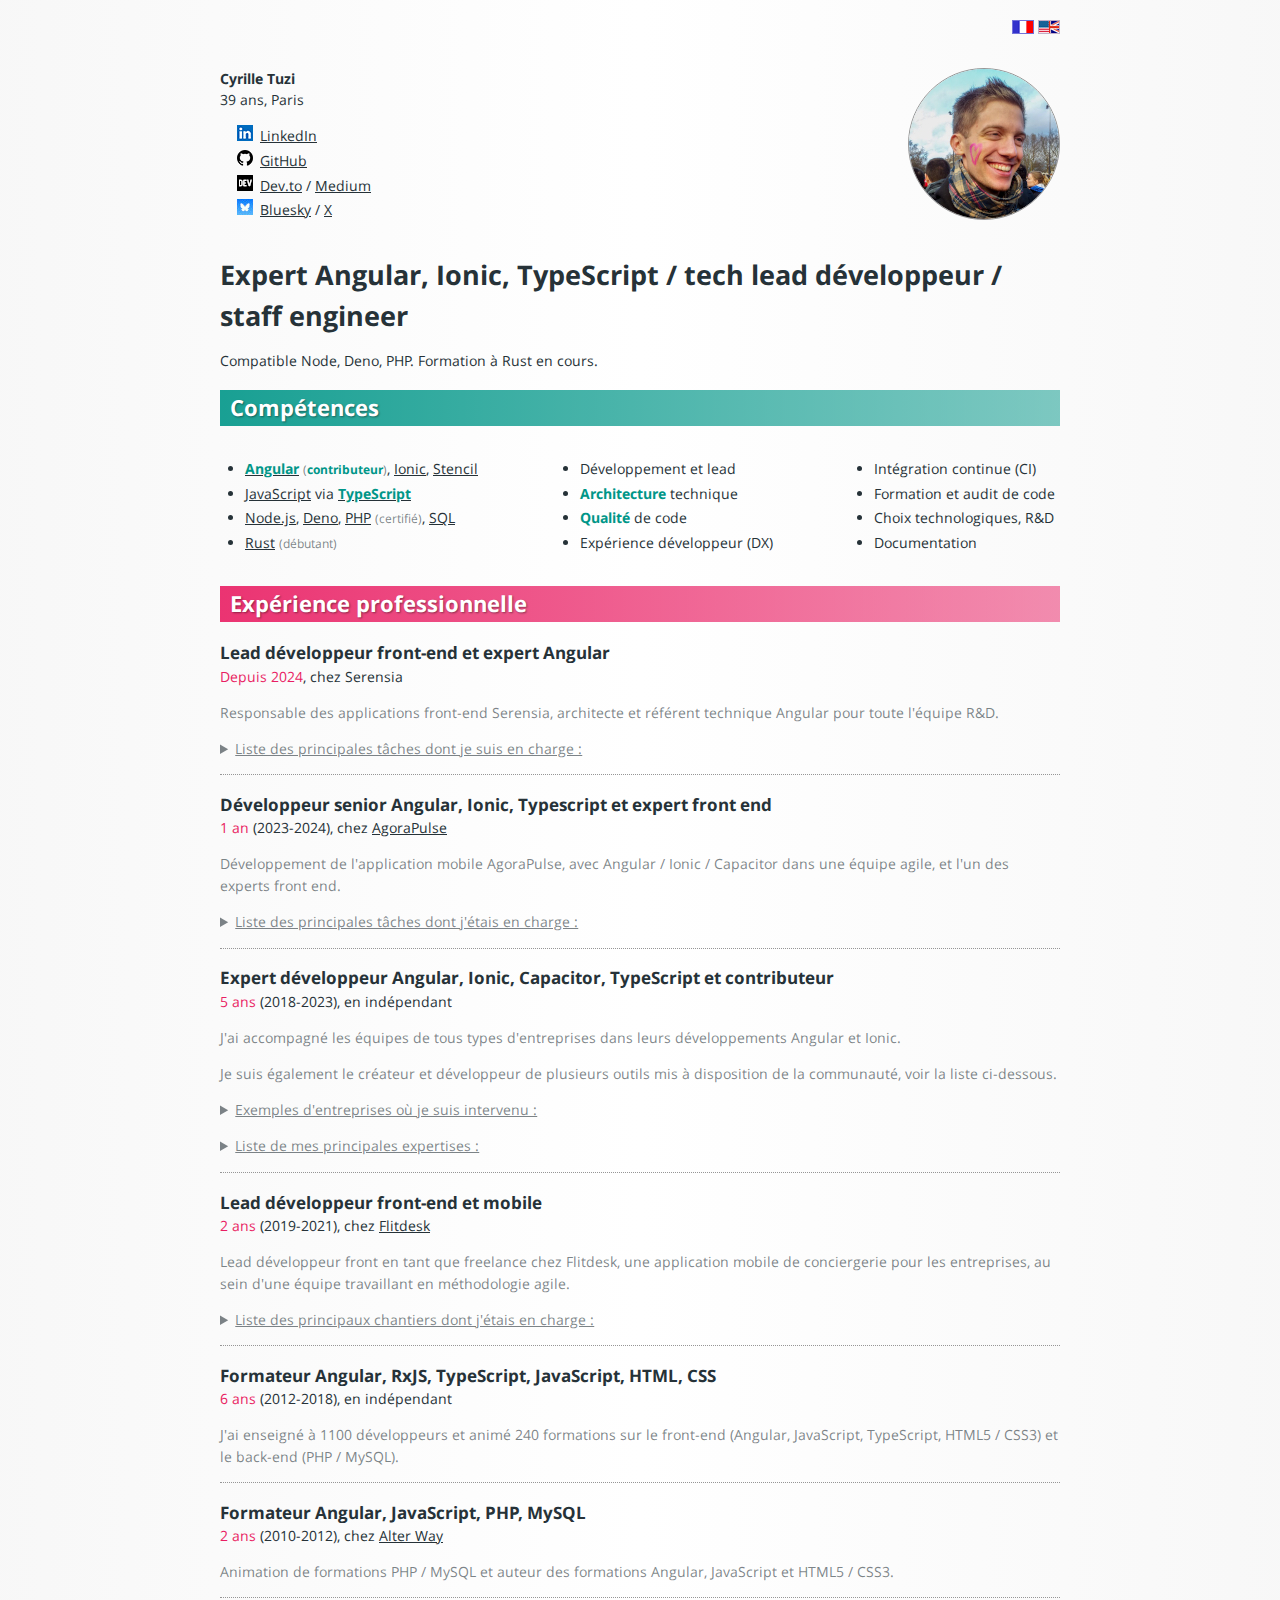
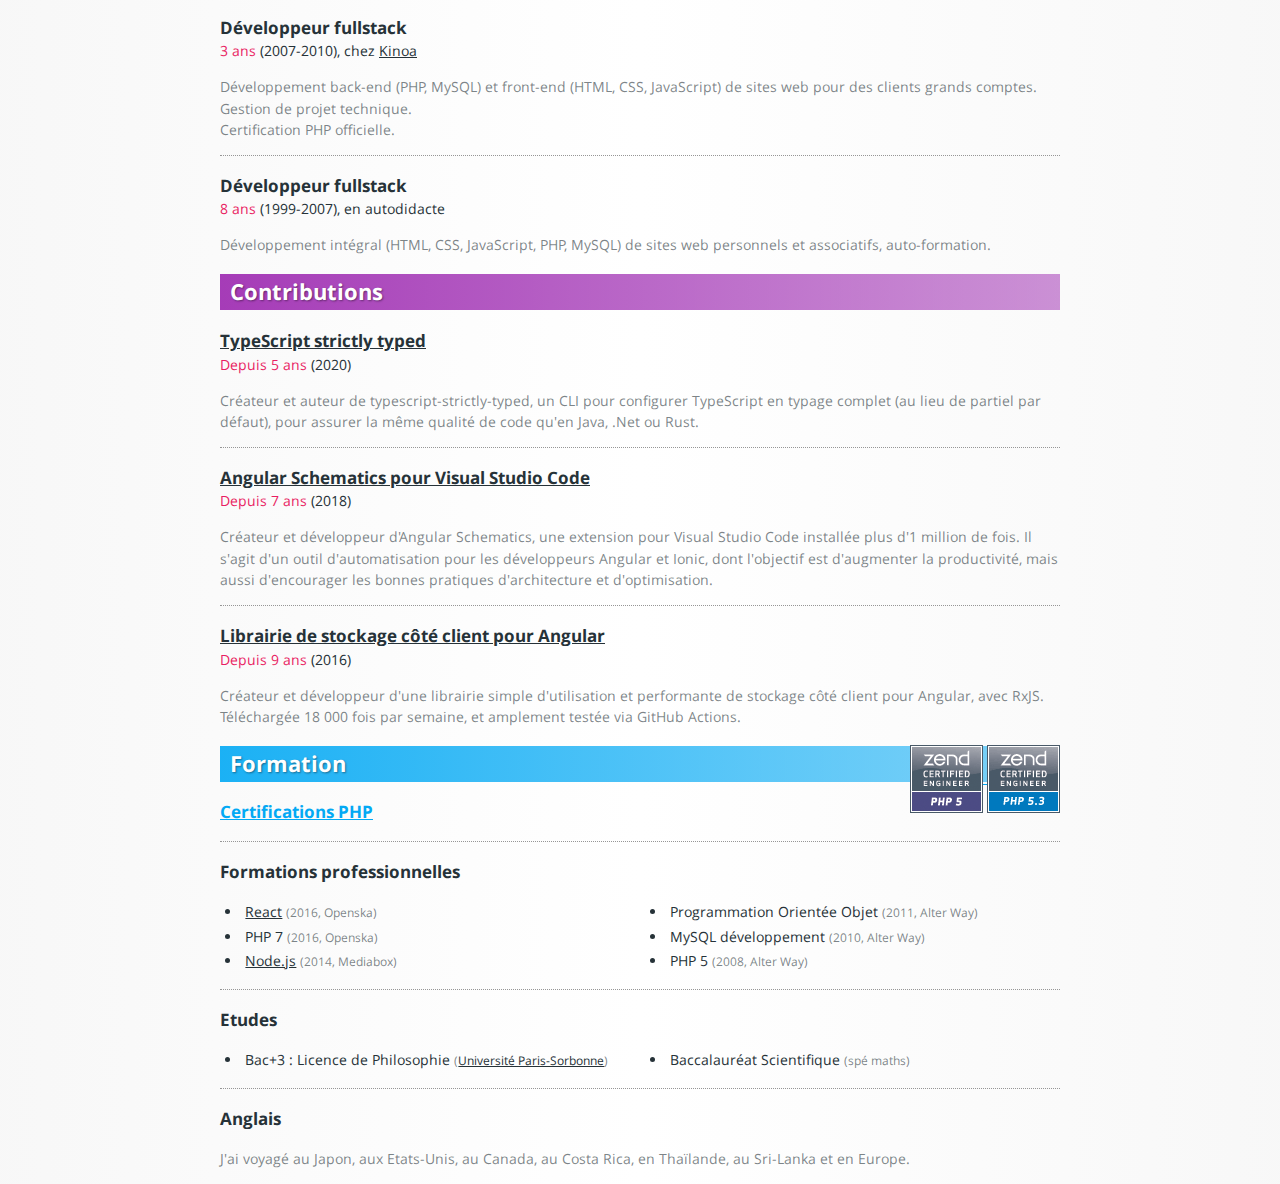
==== commit 5931eccd: "cv" ====
--- a/index.html
+++ b/index.html
@@ -33,15 +33,17 @@
             <p id="header-title" itemprop="name">Cyrille Tuzi</p>
             <p id="header-age">39 ans, <span itemprop="address">Paris</span></p>
 
-            <ul id="contact-list">
-              <li class="contact-twitter"><a href="https://twitter.com/cyrilletuzi" target="_blank"
-                  rel="external">@cyrilletuzi</a></li>
-              <li class="contact-linkedin no-print"><a href="https://www.linkedin.com/in/cyrilletuzi" target="_blank"
+            <ul id="contact-list no-print">
+              <li class="contact-linkedin"><a href="https://www.linkedin.com/in/cyrilletuzi" target="_blank"
                   rel="external">LinkedIn</a></li>
-              <li class="contact-github no-print"><a href="https://github.com/cyrilletuzi" target="_blank"
+              <li class="contact-github"><a href="https://github.com/cyrilletuzi" target="_blank"
                   rel="external">GitHub</a></li>
-              <li class="contact-medium no-print"><a href="https://medium.com/@cyrilletuzi" target="_blank"
+              <li class="contact-devto"><a href="https://dev.to/cyrilletuzi" target="_blank"
+                rel="external">Dev.to</a> / <a href="https://medium.com/@cyrilletuzi" target="_blank"
                   rel="external">Medium</a></li>
+              <li class="contact-bluesky"><a href="https://bsky.app/profile/cyrilletuzi.com" target="_blank"
+                rel="external">Bluesky</a> / <a href="https://x.com/cyrilletuzi" target="_blank"
+                  rel="external">X</a></li>
             </ul>
 
           </div>
@@ -131,9 +133,12 @@
               <ul>
                 <li>développement Angular</li>
                 <li>dont une nouvelle application from scratch, de l'architecture au fonctionnel</li>
+                <li>dont une refonte complète from scratch du produit historique</li>
+                <li>mettre en place une stratégie de design system</li>
                 <li>partager mon expertise Angular au sein de toute l'équipe R&D</li>
                 <li>implémenter les bonnes pratiques d'Angular et de TypeScript</li>
-                <li>migrer vers les nouvelles pratiques d'Angular</li>
+                <li><a href="https://dev.to/cyrilletuzi/typescript-strictly-typed-5fln" target="_blank" rel="external">améliorer la fiabilité et la productivité avec du TypeScript strict</a></li>
+                <li>migrer vers les nouvelles pratiques d'Angular (composants standalones, signaux...)</li>
                 <li>automatiser les mises à jour de dépendances</li>
                 <li>découpler le front-end et le back-end</li>
                 <li>améliorer la CI</li>
@@ -166,6 +171,7 @@
                 <li>partager mon expertise Angular au sein de mon équipe et au sein de la guild front end</li>
                 <li>implémenter les nouvelles fonctionnalités et les bonnes pratiques d'Angular</li>
                 <li>implémenter les bonnes pratiques de TypeScript</li>
+                <li><a href="https://dev.to/cyrilletuzi/typescript-strictly-typed-5fln" target="_blank" rel="external">améliorer la fiabilité et la productivité avec du TypeScript strict</a></li>
                 <li>intégrer un nouveau design system</li>
                 <li>écrire des plans de test dans Testmo</li>
                 <li>revues de code</li>
@@ -338,7 +344,7 @@
             <p class="job-details"><span class="job-duration">Depuis 7 ans</span> (2018)</p>
 
             <p class="details">Créateur et développeur d'Angular Schematics, une extension pour Visual Studio Code
-              installée 1 million de fois. Il s'agit d'un outil d'automatisation pour les développeurs Angular et Ionic, dont
+              installée plus d'1 million de fois. Il s'agit d'un outil d'automatisation pour les développeurs Angular et Ionic, dont
               l'objectif est d'augmenter la productivité, mais aussi d'encourager les bonnes pratiques d'architecture et
               d'optimisation.</p>
 
@@ -352,7 +358,7 @@
             <p class="job-details"><span class="job-duration">Depuis 9 ans</span> (2016)</p>
 
             <p class="details">Créateur et développeur d'une librairie simple d'utilisation et performante de stockage
-              côté client pour Angular, avec RxJS. Téléchargée 15 000 fois par semaine, et amplement testée via GitHub
+              côté client pour Angular, avec RxJS. Téléchargée 18 000 fois par semaine, et amplement testée via GitHub
               Actions.</p>
 
           </div><!-- .job -->
--- a/styles/web.css
+++ b/styles/web.css
@@ -138,8 +138,8 @@
         margin-bottom: 0;
     }
 
-    .contact-twitter {
-        list-style-image: url(../images/social-icons/twitter.png);
+    .contact-bluesky {
+        list-style-image: url(../images/social-icons/bluesky.jpeg);
     }
 
     .contact-linkedin {
@@ -154,8 +154,8 @@
         list-style-image: url(../images/social-icons/github.png);
     }
 
-    .contact-medium {
-        list-style-image: url(../images/social-icons/medium.png);
+    .contact-devto {
+        list-style-image: url(../images/social-icons/devto.png);
     }
 
     #profile-title {
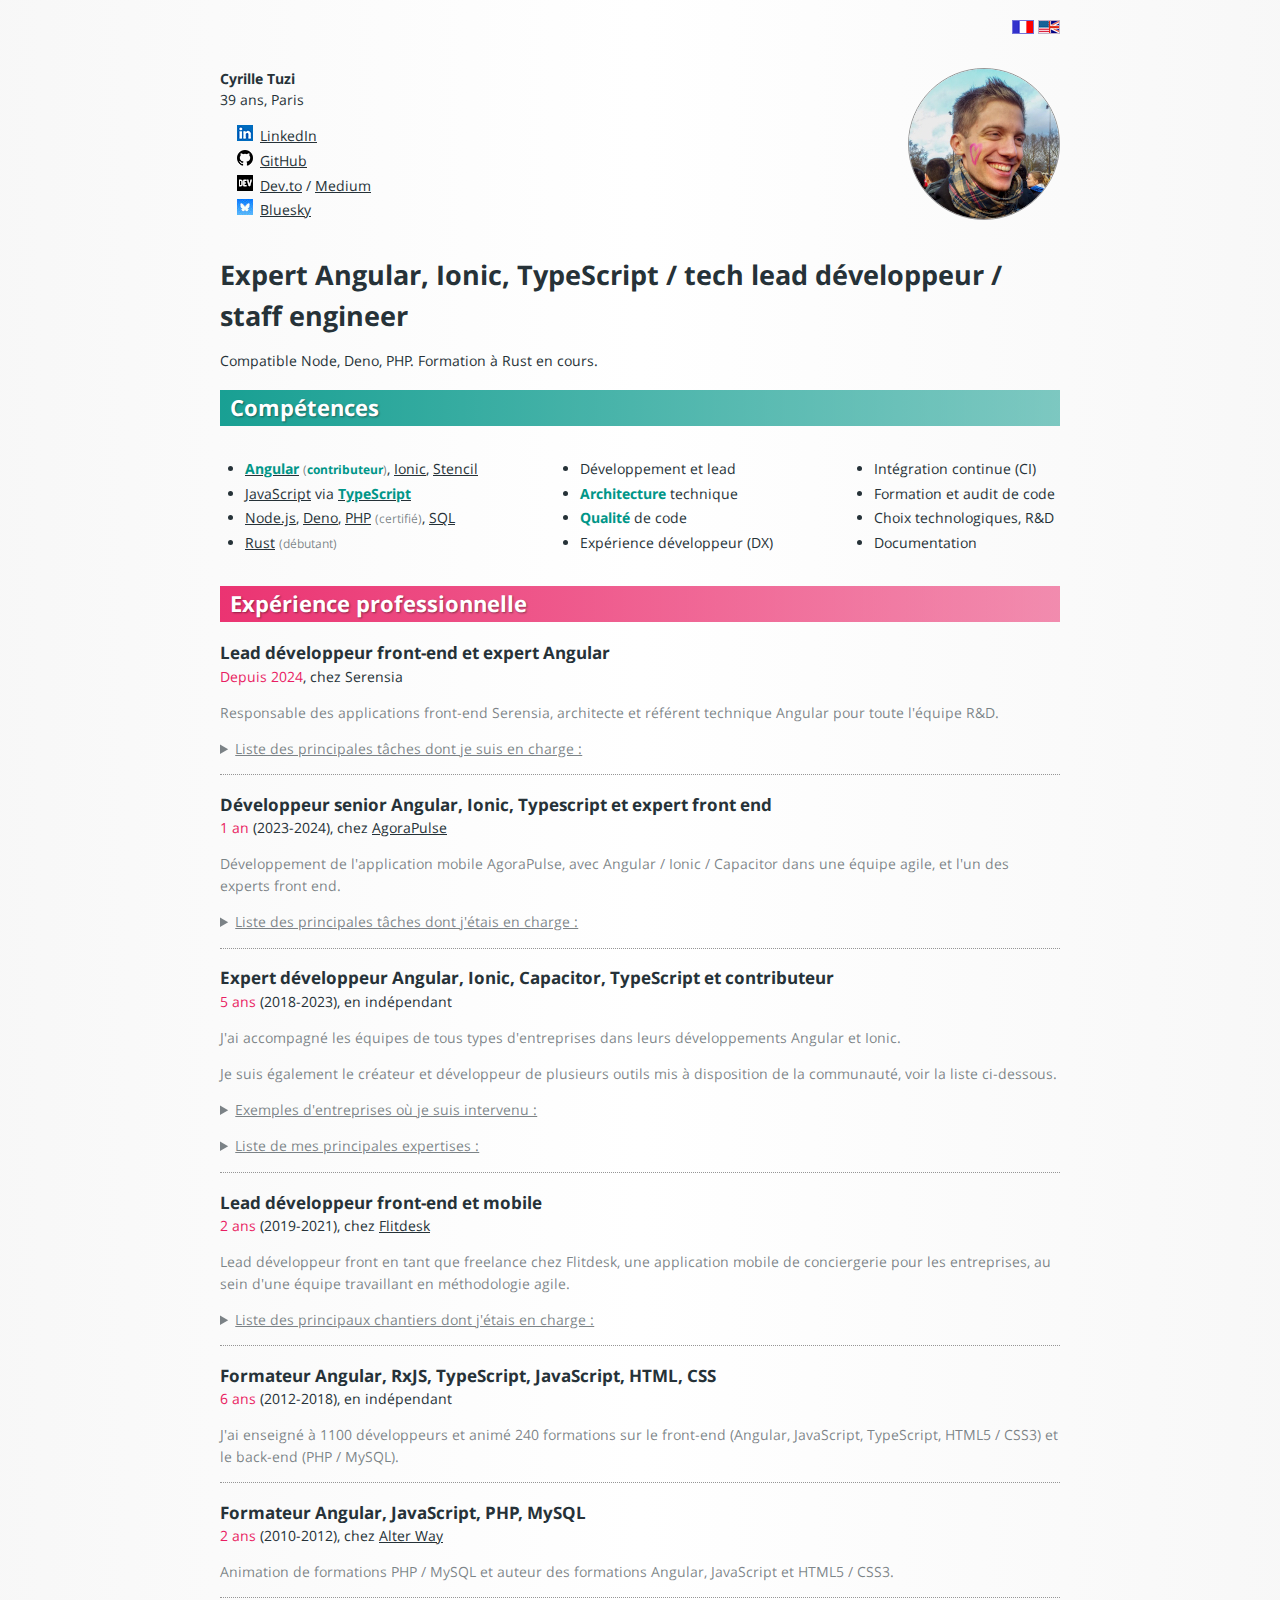
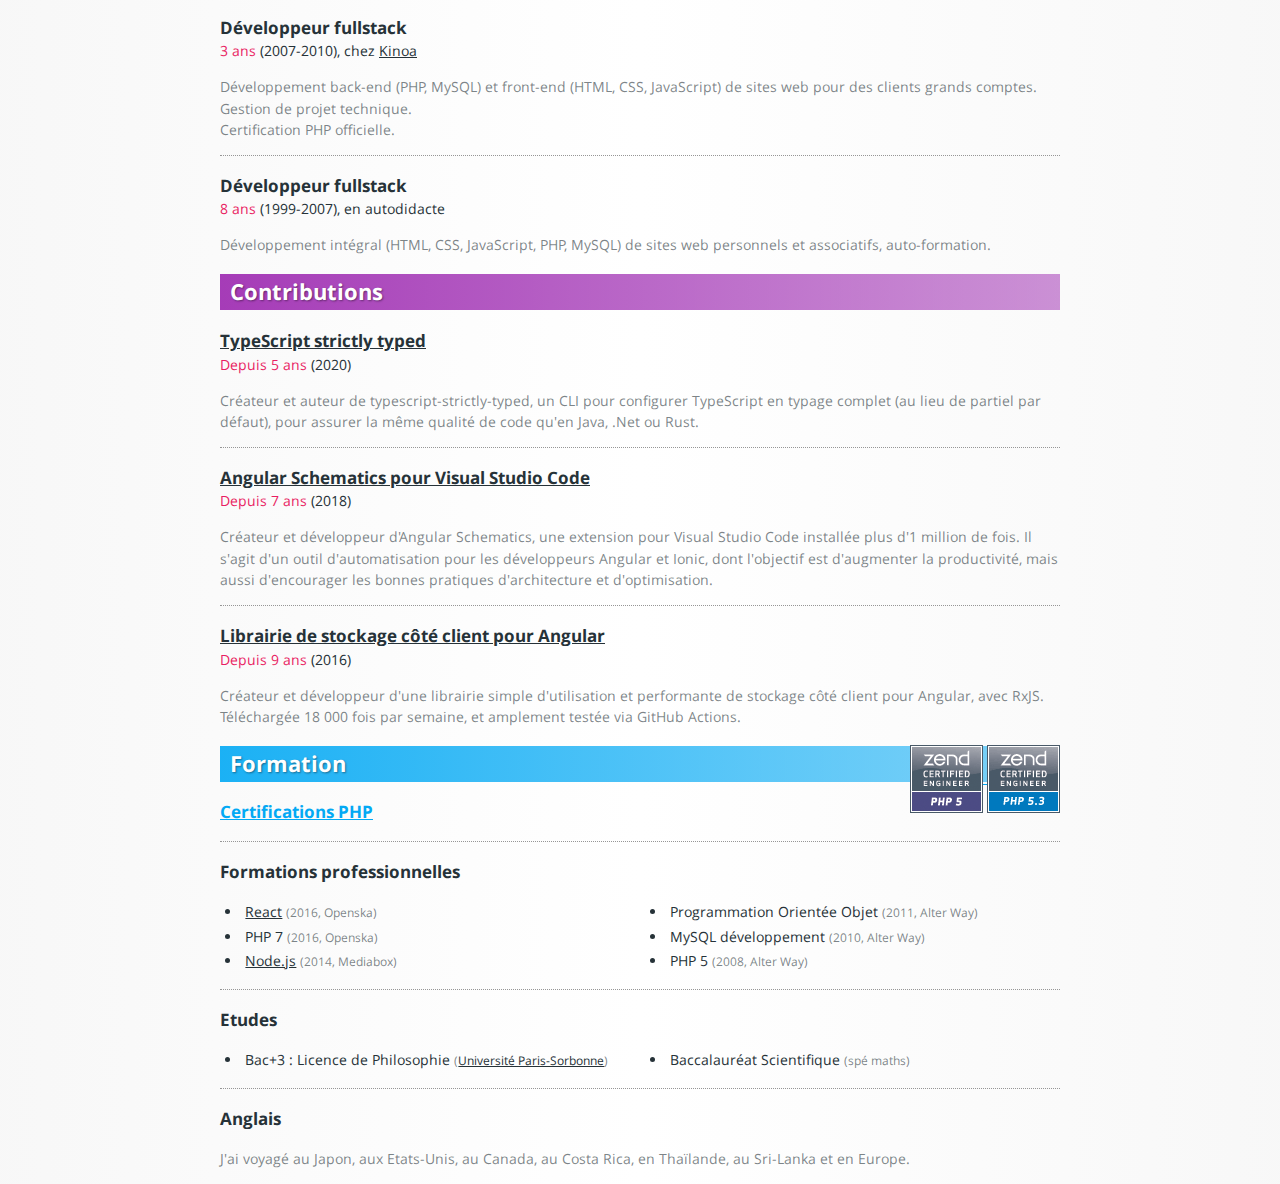
==== commit 015786a8: "remove twitter" ====
--- a/index.html
+++ b/index.html
@@ -7,7 +7,6 @@
   <meta name="description"
     content="Développeur full stack, expert Angular · Ionic · TypeScript · Stencil · RxJS · JavaScript.">
   <meta name="viewport" content="width=device-width, initial-scale=1">
-  <meta name="twitter:site" content="@cyrilletuzi">
   <link rel="alternate" hreflang="en" href="https://www.cyrilletuzi.com/en/">
   <link rel="stylesheet" href="styles/web.css">
 </head>
@@ -42,8 +41,7 @@
                 rel="external">Dev.to</a> / <a href="https://medium.com/@cyrilletuzi" target="_blank"
                   rel="external">Medium</a></li>
               <li class="contact-bluesky"><a href="https://bsky.app/profile/cyrilletuzi.com" target="_blank"
-                rel="external">Bluesky</a> / <a href="https://x.com/cyrilletuzi" target="_blank"
-                  rel="external">X</a></li>
+                rel="external">Bluesky</a></li>
             </ul>
 
           </div>
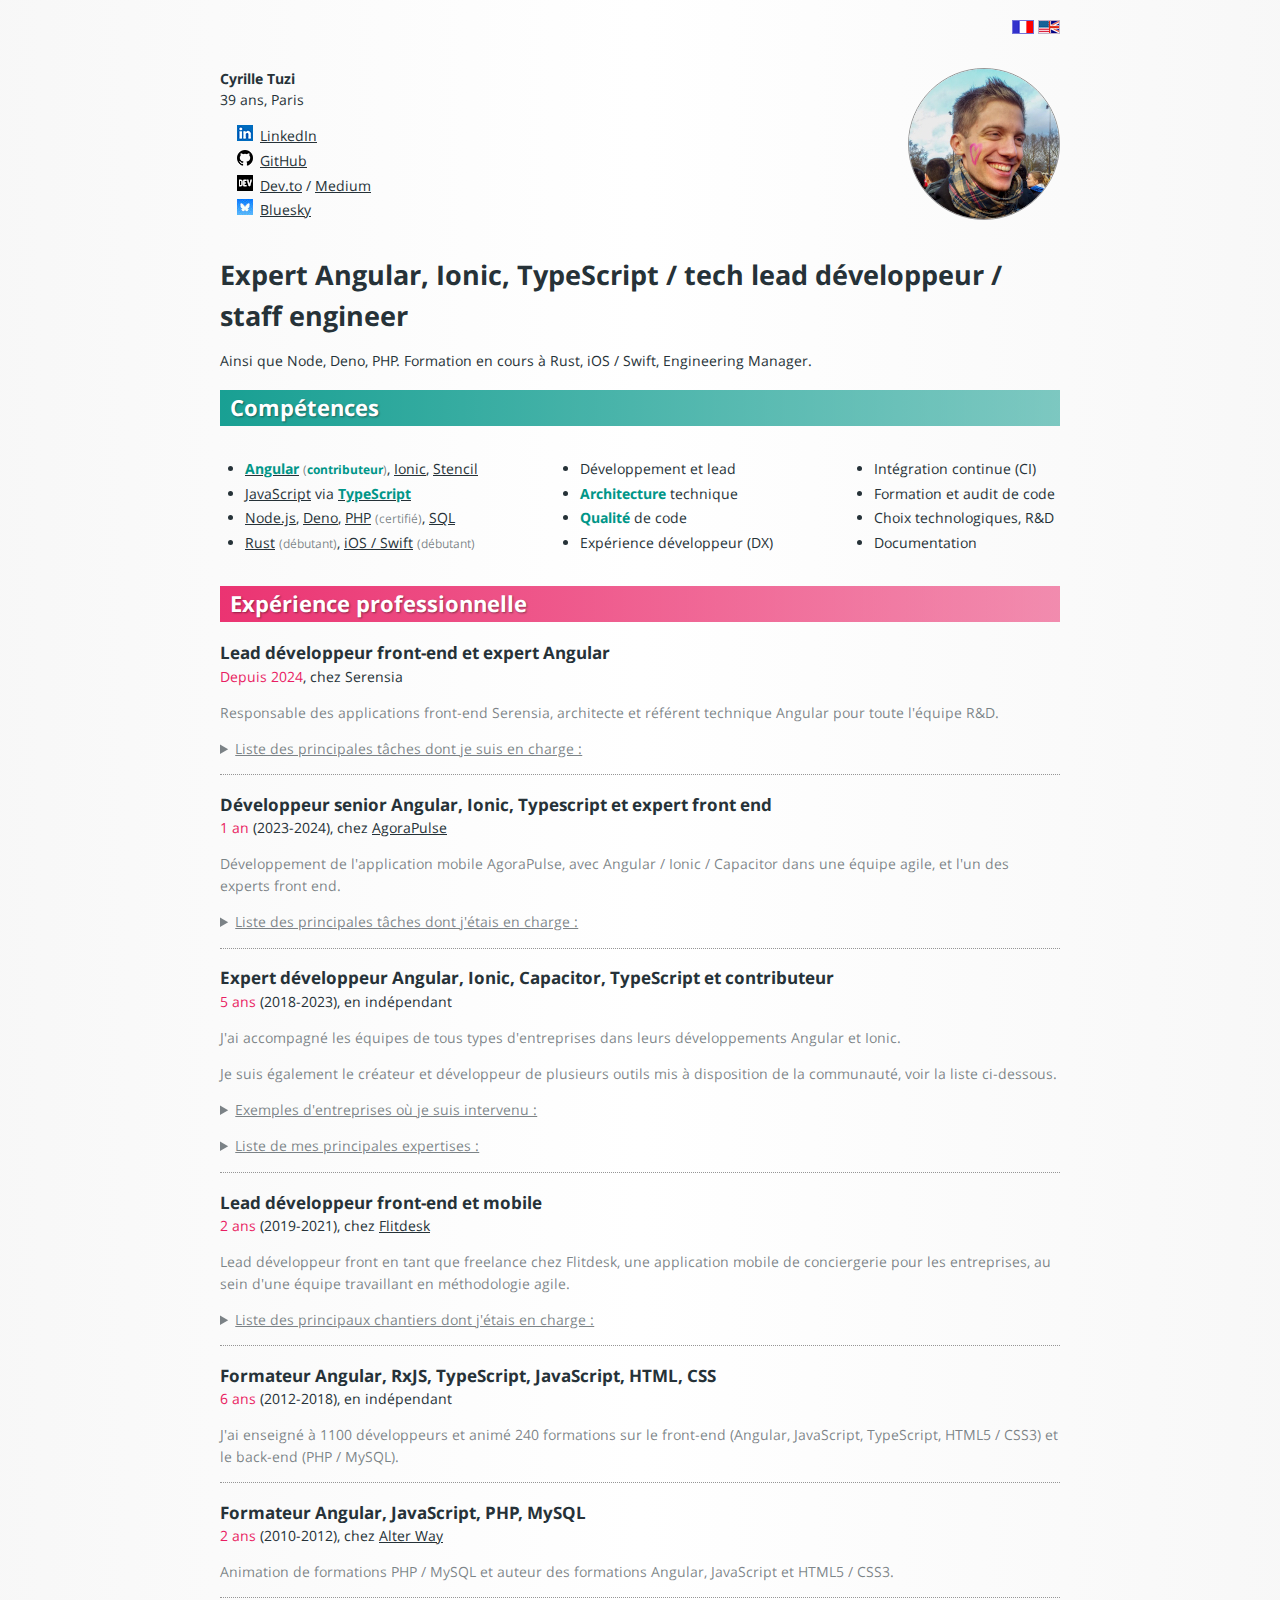
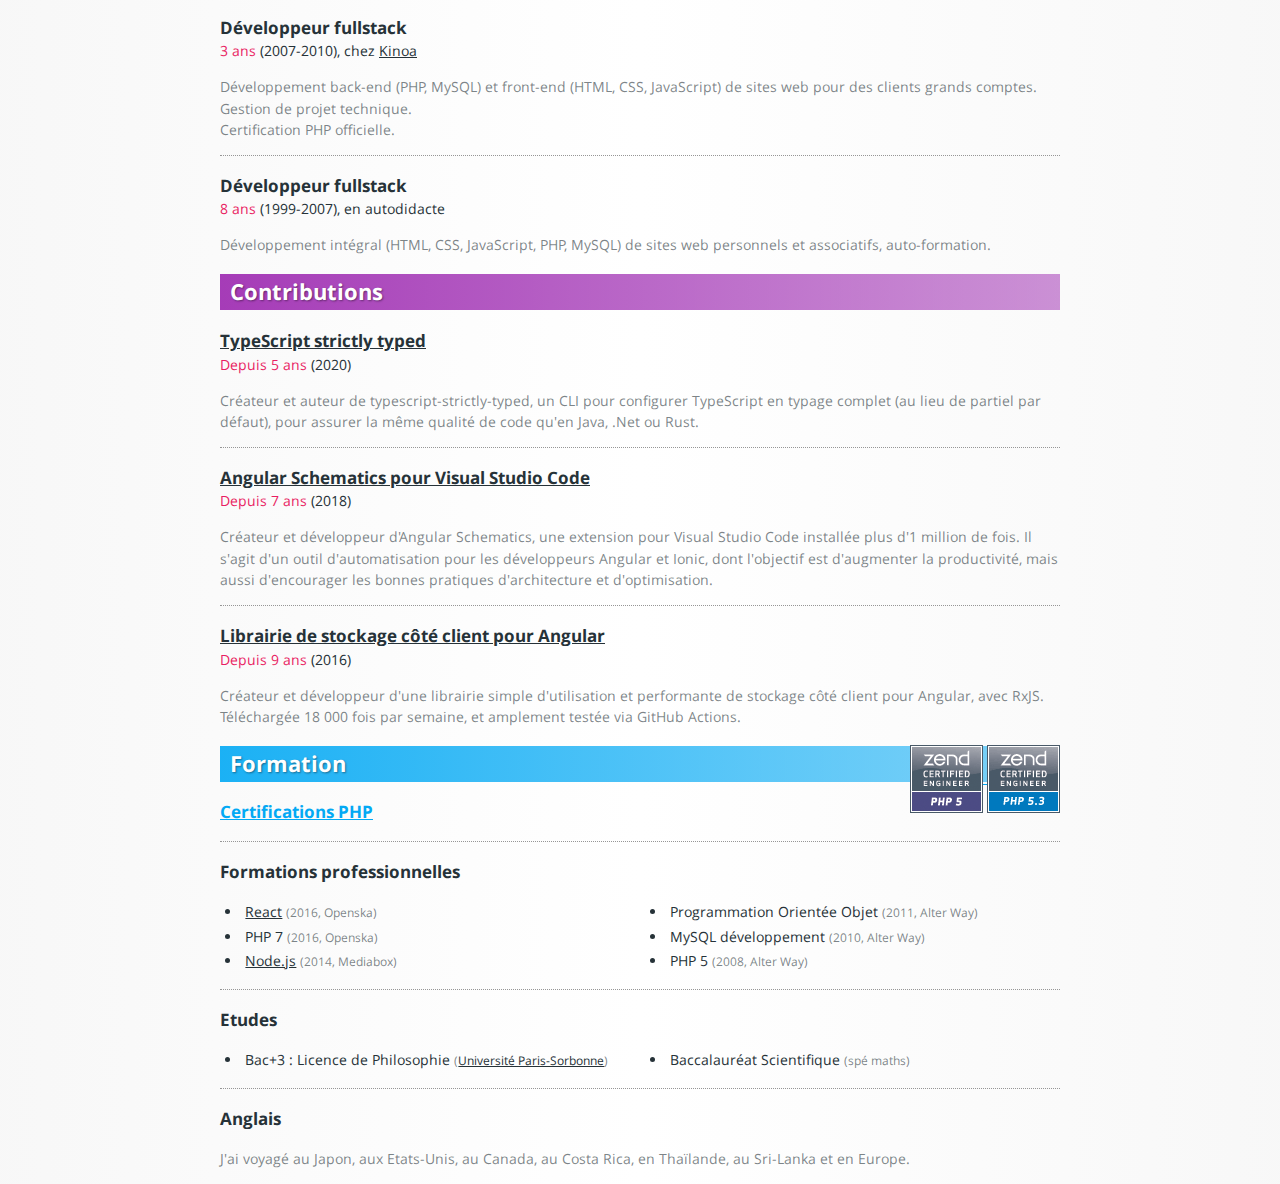
==== commit aa8b30e7: "cv" ====
--- a/index.html
+++ b/index.html
@@ -56,7 +56,7 @@
         </header><!-- #header -->
 
         <h1 id="profile-title" itemprop="jobTitle">Expert Angular, Ionic, TypeScript / tech lead développeur / staff engineer</h1>
-        <p>Compatible Node, Deno, PHP. Formation à Rust en cours.</p>
+        <p>Ainsi que Node, Deno, PHP. Formation en cours à Rust, iOS / Swift, Engineering Manager.</p>
 
         <section class="profile-section" id="skills">
 
@@ -82,6 +82,7 @@
                     href="https://www.php.net/" target="_blank" rel="external">PHP</a> <small>(certifié)</small>, <a
                     href="https://www.mysql.com/" target="_blank" rel="external">SQL</a></li>
                 <li class="skill-item"><a href="https://www.rust-lang.org/" target="_blank" rel="external">Rust</a>
+                  <small>(débutant)</small>, <a href="https://developer.apple.com/swift/" target="_blank" rel="external">iOS / Swift</a>
                   <small>(débutant)</small>
                 </li>
               </ul>
@@ -133,7 +134,7 @@
                 <li>dont une nouvelle application from scratch, de l'architecture au fonctionnel</li>
                 <li>dont une refonte complète from scratch du produit historique</li>
                 <li>mettre en place une stratégie de design system</li>
-                <li>partager mon expertise Angular au sein de toute l'équipe R&D</li>
+                <li>mise en place d'un programme sur plusieurs mois de montée en compétence sur le front de tous les développeurs et développeuses fullstacks</li>
                 <li>implémenter les bonnes pratiques d'Angular et de TypeScript</li>
                 <li><a href="https://dev.to/cyrilletuzi/typescript-strictly-typed-5fln" target="_blank" rel="external">améliorer la fiabilité et la productivité avec du TypeScript strict</a></li>
                 <li>migrer vers les nouvelles pratiques d'Angular (composants standalones, signaux...)</li>
